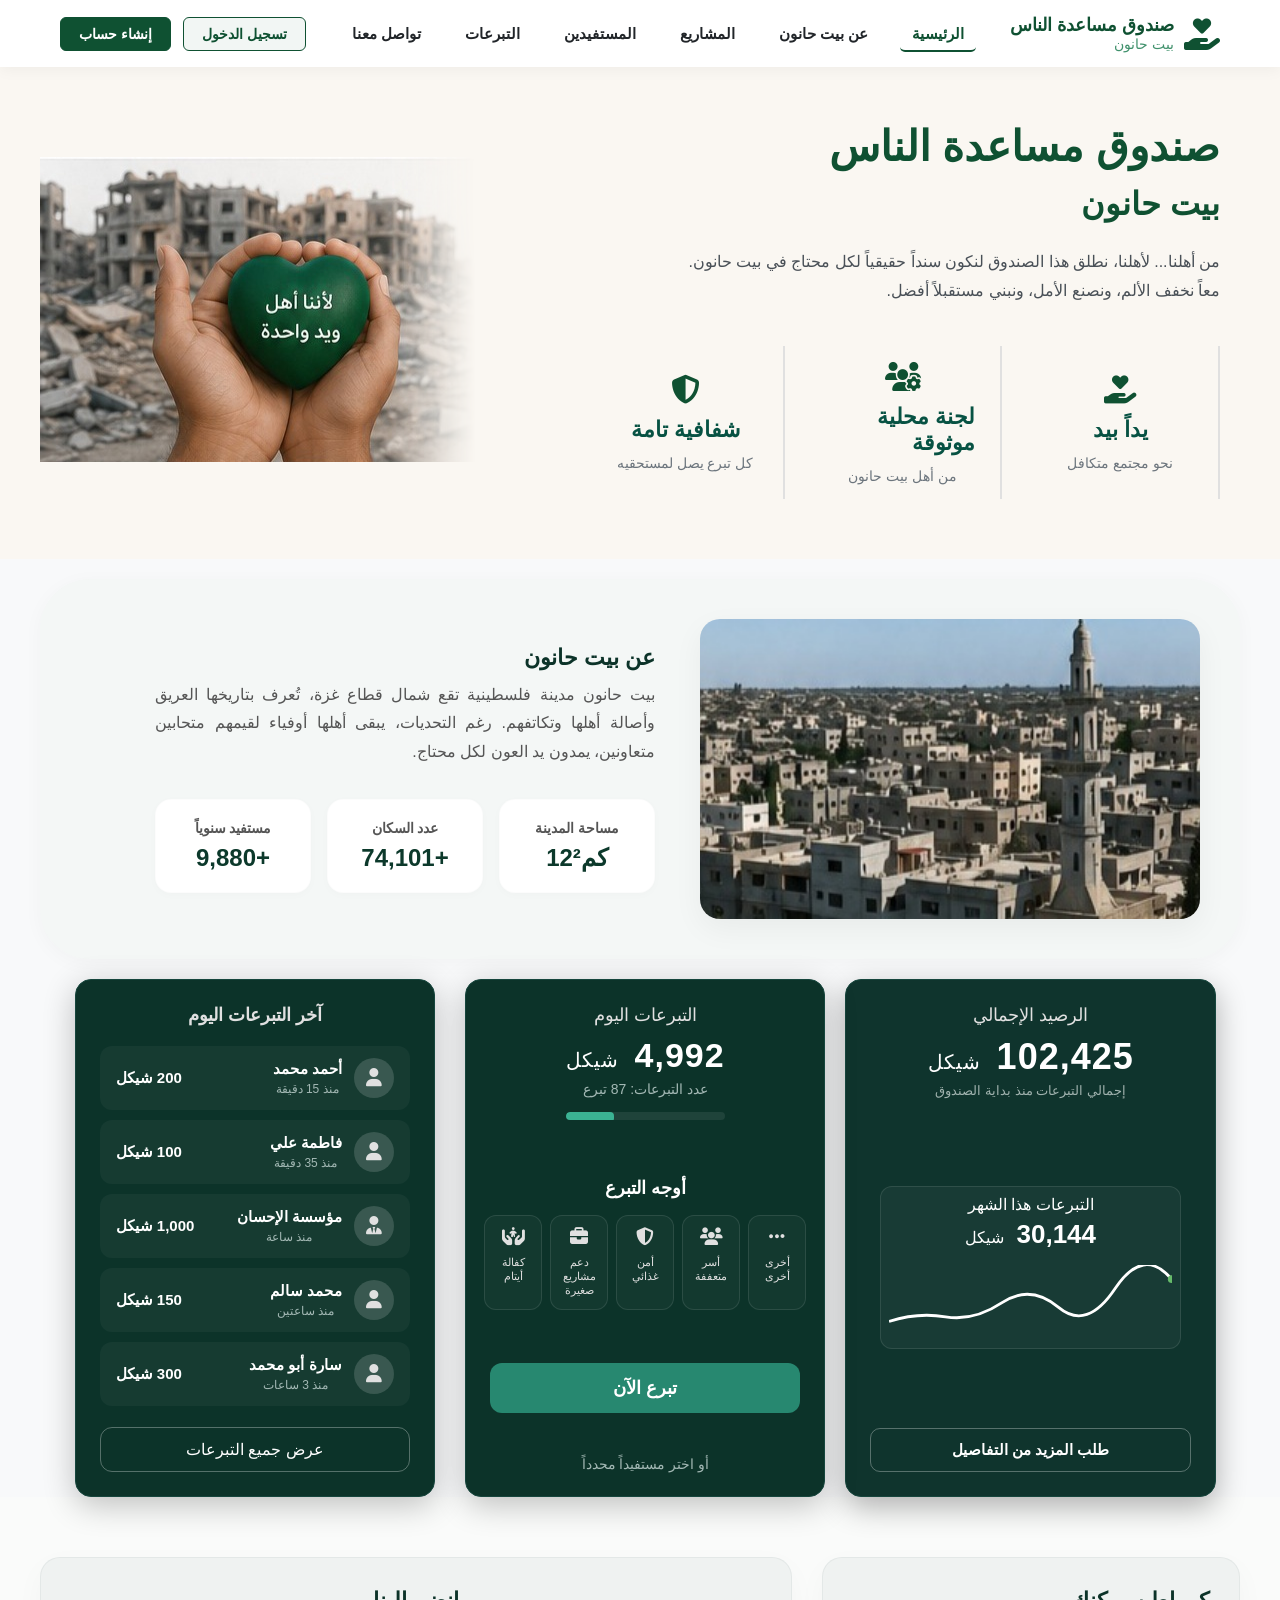
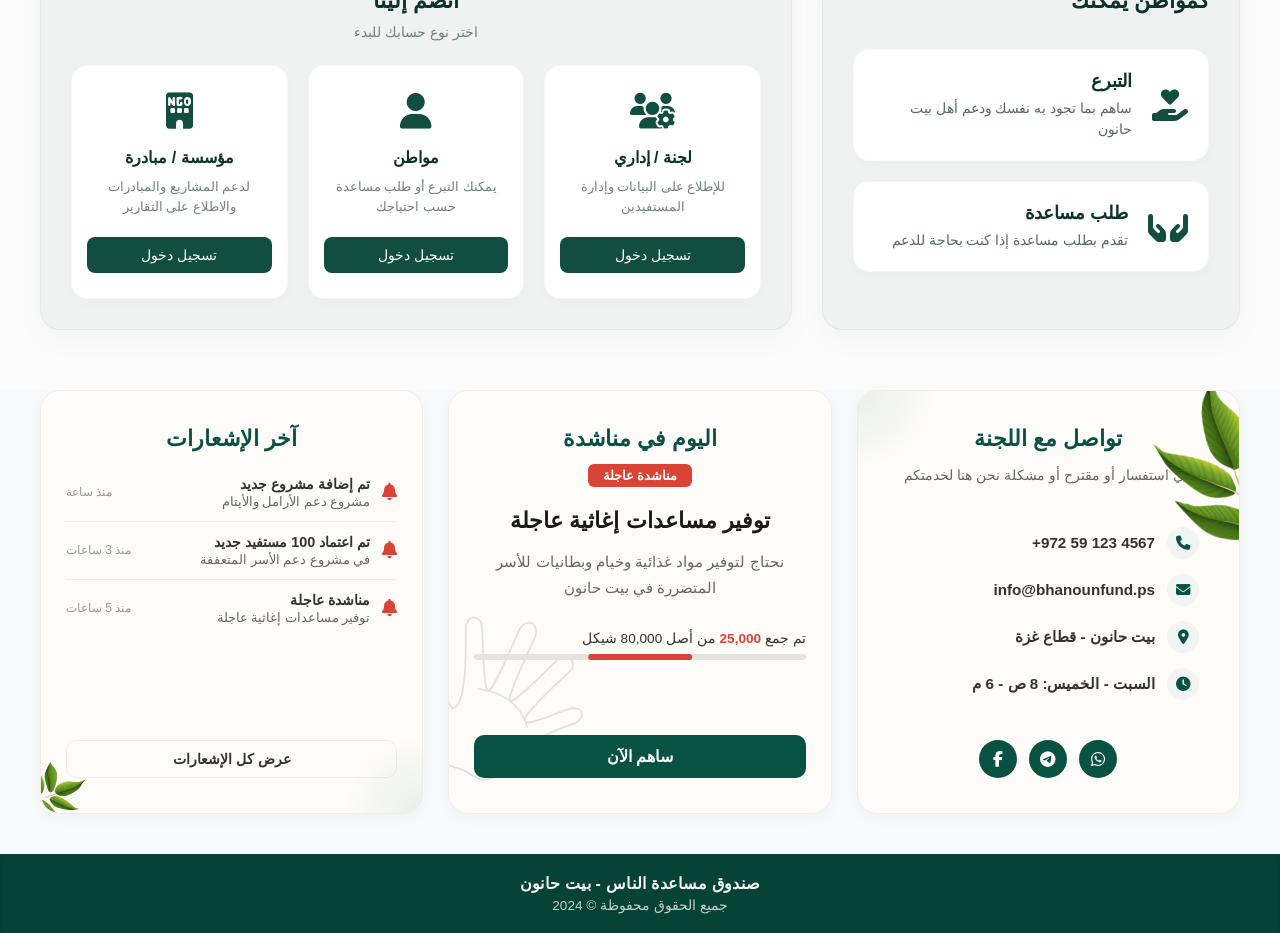
==== index.html @ 1be07139 "Rename index (1).html to index.html" ====
<!DOCTYPE html>
<html>

<head>
  <meta charset="UTF-8">
  <meta name="viewport" content="width=device-width, initial-scale=1">
   <title>صندوق مساعدة الناس - غزة</title>
 <link rel="stylesheet" href="https://cdnjs.cloudflare.com/ajax/libs/font-awesome/6.4.0/css/all.min.css">
  <link rel="stylesheet" href="css/style.css">
</head>
<html lang="ar" dir="rtl">
<body>
    <nav class="navbar">
        <div class="nav-container">
            
            <a href="#" class="nav-logo">
                <i class="fa-solid fa-hand-holding-heart logo-icon"></i>
                <div class="logo-text">
                    <span class="main-title">صندوق مساعدة الناس</span>
                    <span class="sub-title">بيت حانون</span>
                </div>
            </a>

            <ul class="nav-menu">
                <li class="nav-item"><a href="#" class="nav-link active">الرئيسية</a></li>
                <li class="nav-item"><a href="#" class="nav-link">عن بيت حانون </a></li>
                <li class="nav-item"><a href="#" class="nav-link">المشاريع </a></li>
                <li class="nav-item"><a href="#" class="nav-link">المستفيدين</a></li>
                <li class="nav-item"><a href="#" class="nav-link">التبرعات</a></li>
                <li class="nav-item"><a href="#" class="nav-link">تواصل معنا</a></li>
            </ul>

            <div class="nav-actions">
                <a href="#" class="btn btn-login-n">تسجيل الدخول</a>
                <a href="#" class="btn btn-register">إنشاء حساب</a>
            </div>

            <button class="hamburger" id="hamburger-btn" aria-label="قائمة التنقل">
                <span class="bar"></span>
                <span class="bar"></span>
                <span class="bar"></span>
            </button>

        </div>
    </nav>
<section class="hero-section">
    <div class="hero-container" >
        

        <div class="hero-content">
            <h1 class="hero-title">صندوق مساعدة الناس <br><span>بيت حانون</span></h1>
            <p class="hero-description">
                من أهلنا... لأهلنا، نطلق هذا الصندوق لنكون سنداً حقيقياً لكل محتاج في بيت حانون. معاً نخفف الألم، ونصنع الأمل، ونبني مستقبلاً أفضل.
            </p>

            <div class="features-wrapper">
                
                <div class="feature-card hidden-card">
                    <div class="card-icon">
                        <i class="fa-solid fa-hand-holding-heart"></i>
                    </div>
                    <h3 class="card-title">يداً بيد</h3>
                    <p class="card-text">نحو مجتمع متكافل</p>
                </div>

                <div class="feature-card hidden-card">
                    <div class="card-icon">
                        <i class="fa-solid fa-users-gear"></i>
                    </div>
                    <h3 class="card-title">لجنة محلية موثوقة</h3>
                    <p class="card-text">من أهل بيت حانون</p>
                </div>

                <div class="feature-card hidden-card">
                    <div class="card-icon">
                        <i class="fa-solid fa-shield-halved"></i>
                    </div>
                    <h3 class="card-title">شفافية تامة</h3>
                    <p class="card-text">كل تبرع يصل لمستحقيه</p>
                </div>

            </div>
        </div>
        <div class="hero-image-container">
    <img src="images/hero-hand-image.jpg" alt="لأننا أهل ويد واحدة" class="hero-img">
</div>

    </div>
</section>
  <section class="about-section">
        <div class="container">
            <div class="image-side">
    <div class="image-wrapper">
        <img src="images/img2.jpg" alt="مدينة بيت حانون">
    </div>
</div>
            
            <div class="content-side">
                <h2 class="section-title">عن بيت حانون</h2>
                <p class="section-desc">
                    بيت حانون مدينة فلسطينية تقع شمال قطاع غزة، تُعرف بتاريخها العريق وأصالة أهلها وتكاتفهم. رغم التحديات، يبقى أهلها أوفياء لقيمهم متحابين متعاونين، يمدون يد العون لكل محتاج.
                </p>
                
                <div class="stats-container">
                    <div class="stat-card">
                        <span class="stat-label">مساحة المدينة</span>
                        <div class="stat-number-wrapper">
                            <span class="stat-number" data-target="13">0</span>
                            <span class="stat-unit">كم²</span>
                        </div>
                    </div>
                    
                    <div class="stat-card">
                        <span class="stat-label">عدد السكان</span>
                        <div class="stat-number-wrapper">
                            <span class="stat-number" data-target="75000">0</span>
                            <span class="stat-plus">+</span>
                        </div>
                    </div>
                    
                    <div class="stat-card">
                        <span class="stat-label">مستفيد سنوياً</span>
                        <div class="stat-number-wrapper">
                            <span class="stat-number" data-target="10000">0</span>
                            <span class="stat-plus">+</span>
                        </div>
                    </div>
                </div>
            </div>


        </div>
    </section>
    
     <section class="donation-dashboard">
     <div class="dashboard-container">
         
         <div class="dashboard-card card-stats">
             <div class="stat-box">
                 <h3 class="card-title-d">الرصيد الإجمالي</h3>
                 <div class="main-number">
                     <span class="counter" data-target="245780">0</span> <span class="currency">شيكل</span>
                 </div>
                 <p class="sub-text">إجمالي التبرعات منذ بداية الصندوق</p>
             </div>
             
             <div class="monthly-stat-box">
                 <h4 class="sub-title-d">التبرعات هذا الشهر</h4>
                 <div class="secondary-number">
                     <span class="counter" data-target="75320">0</span> <span>شيكل</span>
                 </div>
                 <div class="chart-container">
                   <svg viewBox="0 0 300 80" class="sparkline">
    <path d="M 0 60 Q 30 50, 60 55 T 120 40 T 180 45 T 240 25 T 300 15"
          fill="none"
          stroke="#ffffff"
          stroke-width="3" />

    <circle cx="300" cy="15" r="4" fill="#66bb6a" />
</svg>
                 </div>
             </div>
             
             <button class="btn btn-outline">طلب المزيد من التفاصيل</button>
         </div>
         
         <div class="dashboard-card card-main-action">
             <div class="stat-box">
                 <h3 class="card-title-d">التبرعات اليوم</h3>
                 <div class="main-number highlight">
                     <span class="counter" data-target="12450">0</span> <span class="currency">شيكل</span>
                 </div>
                 <p class="sub-text">عدد التبرعات: <span>87 تبرع</span></p>
                 
                 <div class="progress-bar-wrapper">
                     <div class="progress-bar" style="width: 30%;"></div>
                 </div>
             </div>
             
             <div class="donation-sectors">
                 <h4 class="sect-title">أوجه التبرع</h4>
                 <div class="sectors-grid">
                     <div class="sector-item">
                         <i class="fa-solid fa-ellipsis"></i>
                         <span>أخرى أخرى</span>
                     </div>
                     <div class="sector-item">
                         <i class="fa-solid fa-users"></i>
                         <span>أسر متعففة</span>
                     </div>
                     <div class="sector-item">
                         <i class="fa-solid fa-shield-halved"></i>
                         <span>أمن غذائي</span>
                     </div>
                     <div class="sector-item">
                         <i class="fa-solid fa-briefcase"></i>
                         <span>دعم مشاريع صغيرة</span>
                     </div>
                     <div class="sector-item">
                         <i class="fa-solid fa-hands-holding-child"></i>
                         <span>كفالة أيتام</span>
                     </div>
                 </div>
             </div>
             
             <button class="btn btn-primary">تبرع الآن</button>
             <p class="footer-note">أو اختر مستفيداً محدداً</p>
         </div>
         
         <div class="dashboard-card card-recent">
             <h3 class="card-title-d">آخر التبرعات اليوم</h3>
             
             <div class="recent-list">
                 <div class="recent-item">
                     <div class="amount-tag">200 شيكل</div>
                     <div>
                     <div class="donor-info">
                         <p class="donor-name">أحمد محمد</p>
                         <p class="donor-time">منذ 15 دقيقة</p>
                     </div>
                     <div class="donor-avatar"><i class="fa-solid fa-user"></i></div>
                     </div>
                 </div>
                 <div class="recent-item">
                     <div class="amount-tag">100 شيكل</div>
                     <div>
                     <div class="donor-info">
                         <p class="donor-name">فاطمة علي</p>
                         <p class="donor-time">منذ 35 دقيقة</p>
                     </div>
                     <div class="donor-avatar"><i class="fa-solid fa-user"></i></div>
                     </div>
                 </div>
                 <div class="recent-item">
                     <div class="amount-tag">1,000 شيكل</div>
                     <div>
                     <div class="donor-info">
                         <p class="donor-name">مؤسسة الإحسان</p>
                         <p class="donor-time">منذ ساعة</p>
                     </div>
                     <div class="donor-avatar"><i class="fa-solid fa-user-tie"></i></div>
                     </div>
                 </div>
                 <div class="recent-item">
                     <div class="amount-tag">150 شيكل</div>
                     <div>
                     <div class="donor-info">
                         <p class="donor-name">محمد سالم</p>
                         <p class="donor-time">منذ ساعتين</p>
                     </div>
                     <div class="donor-avatar"><i class="fa-solid fa-user"></i></div>
                     </div>
                 </div>
                 <div class="recent-item">
                     <div class="amount-tag">300 شيكل</div>
                     <div>
                     <div class="donor-info">
                         <p class="donor-name">سارة أبو محمد</p>
                         <p class="donor-time">منذ 3 ساعات</p>
                     </div>
                     <div class="donor-avatar"><i class="fa-solid fa-user"></i></div>
                     </div>
                 </div>
             </div>
             
             <button class="btn btn-text">عرض جميع التبرعات</button>
         </div>
         
     </div>
 </section>
 <section class="join-us-section">
    <div class="container">
        
        <div class="citizen-options-card">
            <h3 class="section-title">كمواطن يمكنك</h3>
            <div class="options-wrapper">
                
                <div class="option-row" data-action="donate">
                    <div class="option-icon">
                        <i class="fa-solid fa-hand-holding-heart"></i>
                    </div>
                    <div class="option-info">
                        <h4>التبرع</h4>
                        <p>ساهم بما تجود به نفسك ودعم أهل بيت حانون</p>
                    </div>
                </div>

                <div class="option-row" data-action="help">
                    <div class="option-icon">
                        <i class="fa-solid fa-hands-holding"></i>
                    </div>
                    <div class="option-info">
                        <h4>طلب مساعدة</h4>
                        <p>تقدم بطلب مساعدة إذا كنت بحاجة للدعم</p>
                    </div>
                </div>

            </div>
        </div>

        <div class="account-types-card">
            <div class="center-header">
                <h3 class="section-title">انضم إلينا</h3>
                <p class="section-subtitle">اختر نوع حسابك للبدء</p>
            </div>
            
            <div class="types-grid">
                
                <div class="type-box">
                    <div class="box-icon">
                        <i class="fa-solid fa-users-gear"></i>
                    </div>
                    <h4>لجنة / إداري</h4>
                    <p>للإطلاع على البيانات وإدارة المستفيدين</p>
                    <button class="btn-login">تسجيل دخول</button>
                </div>

                <div class="type-box highlighted">
                    <div class="box-icon">
                        <i class="fa-solid fa-user"></i>
                    </div>
                    <h4>مواطن</h4>
                    <p>يمكنك التبرع أو طلب مساعدة حسب احتياجك</p>
                    <button class="btn-login">تسجيل دخول</button>
                </div>

                <div class="type-box">
                    <div class="box-icon">
                        <i class="fa-solid fa-building-ngo"></i>
                    </div>
                    <h4>مؤسسة / مبادرة</h4>
                    <p>لدعم المشاريع والمبادرات والاطلاع على التقارير</p>
                    <button class="btn-login">تسجيل دخول</button>
                </div>

            </div>
        </div>

    </div>
</section>
   <section class="info-section">
        <div class="container">
            
            <div class="info-card contact-card">
                <div class="card-leaves-top"></div>
                <h3 class="card-title">تواصل مع اللجنة</h3>
                <p class="card-subtitle">لأي استفسار أو مقترح أو مشكلة نحن هنا لخدمتكم</p>
                
                <div class="contact-details">
                    <div class="contact-item">
                        <span class="item-text" dir="ltr">+972 59 123 4567</span>
                        <i class="fa-solid fa-phone icon-box"></i>
                    </div>
                    <div class="contact-item">
                        <span class="item-text">info@bhanounfund.ps</span>
                        <i class="fa-solid fa-envelope icon-box"></i>
                    </div>
                    <div class="contact-item">
                        <span class="item-text">بيت حانون - قطاع غزة</span>
                        <i class="fa-solid fa-location-dot icon-box"></i>
                    </div>
                    <div class="contact-item">
                        <span class="item-text">السبت - الخميس: 8 ص - 6 م</span>
                        <i class="fa-solid fa-clock icon-box"></i>
                    </div>
                </div>

                <div class="social-links">
                    <a href="#" class="social-icon"><i class="fa-brands fa-whatsapp"></i></a>
                    <a href="#" class="social-icon"><i class="fa-brands fa-telegram"></i></a>
                    <a href="#" class="social-icon"><i class="fa-brands fa-facebook-f"></i></a>
                </div>
            </div>

            <div class="info-card appeal-card">
                <h3 class="card-title">اليوم في مناشدة</h3>
                <span class="badge-urgent">مناشدة عاجلة</span>
                
                <h4 class="appeal-heading">توفير مساعدات إغاثية عاجلة</h4>
                <p class="appeal-desc">نحتاج لتوفير مواد غذائية وخيام وبطانيات للأسر المتضررة في بيت حانون</p>
                
                <div class="progress-container">
                    <div class="progress-text">
                        <span>تم جمع <strong>25,000</strong> من أصل 80,000 شيكل</span>
                    </div>
                    <div class="progress-bar2">
                        <div class="progress-fill" style="width: 31.25%;"></div>
                    </div>
                </div>

                <button class="btn-donate">ساهم الآن</button>
            </div>

            <div class="info-card notifications-card">
                <div class="card-leaves-bottom"></div>
                <h3 class="card-title">آخر الإشعارات</h3>
                
                <div class="notifications-list">
                    <div class="notification-item">
                        <span class="noti-time">منذ ساعة</span>
                        <div class="noti-content">
                            <h5>تم إضافة مشروع جديد</h5>
                            <p>مشروع دعم الأرامل والأيتام</p>
                        </div>
                        <i class="fa-solid fa-bell bell-icon"></i>
                    </div>
                    <div class="notification-item">
                        <span class="noti-time">منذ 3 ساعات</span>
                        <div class="noti-content">
                            <h5>تم اعتماد 100 مستفيد جديد</h5>
                            <p>في مشروع دعم الأسر المتعففة</p>
                        </div>
                        <i class="fa-solid fa-bell bell-icon"></i>
                    </div>
                    <div class="notification-item">
                        <span class="noti-time">منذ 5 ساعات</span>
                        <div class="noti-content">
                            <h5>مناشدة عاجلة</h5>
                            <p>توفير مساعدات إغاثية عاجلة</p>
                        </div>
                        <i class="fa-solid fa-bell bell-icon"></i>
                    </div>
                </div>

                <button class="btn-view-all">عرض كل الإشعارات</button>
            </div>

        </div>
    </section>

    <footer class="main-footer">
        <div class="footer-container">
            <p class="footer-text">صندوق مساعدة الناس - بيت حانون</p>
            <p class="footer-copyright">جميع الحقوق محفوظة © 2024</p>
        </div>
    </footer>



  <script src="js/main.js" type="text/javascript" charset="utf-8"></script>
</body>

</html>
---- css/style.css ----
* {
  margin: 0;
  padding: 0;
  box-sizing: border-box;
  font-family: 'Cairo', sans-serif;
}
body {
  background-color: #f8f9fa;
}

.navbar {
  background-color: #ffffff;
  box-shadow: 0 2px 15px rgba(0, 0, 0, 0.05);
  position: fixed;
  top: 0;
  right: 0;
  width: 100%;
  z-index: 1000;
  transition: all 0.3s ease;
}

.navbar.scrolled {
  padding: 5px 0;
  box-shadow: 0 4px 20px rgba(0, 0, 0, 0.1);
}

.nav-container {
  max-width: 1200px;
  margin: 0 auto;
  padding: 15px 20px;
  display: flex;
  justify-content: space-between;
  align-items: center;
}

.nav-logo {
  display: flex;
  align-items: center;
  gap: 10px;
  text-decoration: none;
  color: #0f5132;
}

.logo-icon {
  font-size: 2rem;
}

.logo-text {
  display: flex;
  flex-direction: column;
}

.main-title {
  font-weight: 700;
  font-size: 1.1rem;
  line-height: 1.2;
}

.sub-title {
  font-size: 0.85rem;
  color: #40916c;
}

.nav-menu {
  display: flex;
  list-style: none;
  gap: 20px;
}

.nav-link {
  text-decoration: none;
  color: #212529;
  font-weight: 600;
  font-size: 0.95rem;
  padding: 8px 12px;
  border-radius: 5px;
  transition: all 0.3s ease;
}

.nav-link:hover,
.nav-link.active {
  color: #0f5132;
  border-bottom: #0f5132 2px solid;
}

.nav-actions {
  display: flex;
  align-items: center;
  gap: 12px;
}

.btn {
  text-decoration: none;
  padding: 8px 18px;
  border-radius: 6px;
  font-weight: 600;
  font-size: 0.9rem;
  transition: all 0.3s ease;
}

.btn-login-n , .btn-register:hover{
  color: #0f5132;
 background-color: rgba(15, 81, 50, 0.05);
  border: 1px solid #0f5132;
}

.btn-register , .btn-login-n:hover{
  background-color: #0f5132;
  color: #ffffff;
  border: 1px solid #0f5132;
}


.hamburger {
  display: none;
  cursor: pointer;
  background: none;
  border: none;
  flex-direction: column;
  gap: 5px;
}

.bar {
  display: block;
  width: 25px;
  height: 3px;
  background-color: #0f5132;
  transition: all 0.3s ease;
  border-radius: 3px;
}
/*hero section*/
.hero-section {
  padding: 120px 30px 60px 30px;
  background-color: #faf7f2;
  overflow: hidden;
}

.hero-container {
  max-width: 1200px;
  margin: 0 auto;
  display: flex;
  align-items: center;
  justify-content: space-between;
}

.hero-image-container {
  width: 70%;
  flex: 1;
  display: flex;
  justify-content: left;
}

.hero-img {
  max-width: 100%;
  height: auto;
  object-fit: contain;
  mask-image: linear-gradient(to right, rgba(0, 0, 0, 1) 80%, rgba(0, 0, 0, 0) 100%);
  -webkit-mask-image: linear-gradient(to right, rgba(0, 0, 0, 1) 80%, rgba(0, 0, 0, 0) 100%);
}

.hero-content {
  flex: 1.2;
  text-align: right;
  padding: 0px 20px;
}

.hero-title {
  font-size: 2.6rem;
  color: #0f5132;
  font-weight: 800;
  line-height: 1.3;
  margin-bottom: 20px;
}

.hero-title span {
  font-size: 2rem;
  font-weight: 700;
}

.hero-description {
  font-size: 1rem;
  color: #495057;
  line-height: 1.8;
  margin-bottom: 40px;
  max-width: 550px;
}

.features-wrapper {
  display: flex;
  gap: 20px;
  justify-content: flex-start;
}

.feature-card {
  background: transparent;
  border-right: 2px solid #e0e0e0;
  padding: 15px 25px;
  flex: 1;
  min-width: 150px;
  display: flex;
  flex-direction: column;
  align-items: center;
  justify-content: center;
  transition: all 0.3s ease;
}

.card-icon {
  font-size: 1.8rem;
  color: #0f5132;
  margin-bottom: 10px;
}

.card-title {
  font-size: 1rem;
  font-weight: 700;
  color: #212529;
  margin-bottom: 5px;
}

.card-text {
  font-size: 0.85rem;
  color: #6c757d;
}

.feature-card:hover {
  transform: translateY(-5px);
  border-right-color: #0f5132;
}

.hidden-card {
  opacity: 0;
  transform: translateY(30px);
  transition: opacity 0.6s ease-out, transform 0.6s ease-out;
}

.show-card {
  opacity: 1;
  transform: translateY(0);
}

.features-wrapper .feature-card:nth-child(1) {
  transition-delay: 0.1s;
}

.features-wrapper .feature-card:nth-child(2) {
  transition-delay: 0.3s;
}

.features-wrapper .feature-card:nth-child(3) {
  transition-delay: 0.5s;
}
/*about section*/
.about-section {
  background-color: #f4f7f6;
  padding: 40px;
  border-radius: 50px;
  max-width: 1200px;
  margin: 20px auto;
  box-shadow: 0 4px 20px rgba(0, 0, 0, 0.03);
  overflow: hidden;
}

.container {
  width: 100%;
  display: flex;
  gap: 20px;
  align-items: stretch;
  justify-content: space-between;
}

.content-side {
  width: 500px;
  flex: 1.2;
  display: flex;
  flex-direction: column;
  justify-content: center;
  margin-right: 20px;
}

.section-title {
  color: #0c392b;
  font-size: 28px;
  font-weight: 700;
  margin-bottom: 16px;
  position: relative;
  display: inline-block;
}

.section-desc {
  color: #555555;
  font-size: 16px;
  line-height: 1.8;
  margin-bottom: 32px;
  text-align: justify;
}

.stats-container {
  display: flex;
  gap: 16px;
}

.stat-card {
  background-color: #ffffff;
  flex: 1;
  padding: 20px 15px;
  border-radius: 16px;
  text-align: center;
  box-shadow: 0 2px 10px rgba(0, 0, 0, 0.02);
  transition: transform 0.3s ease, box-shadow 0.3s ease;
  border: 1px solid rgba(0, 0, 0, 0.01);
  opacity: 0;
  transform: translateY(20px);
  transition: transform 0.6s cubic-bezier(0.4, 0, 0.2, 1),
    opacity 0.6s cubic-bezier(0.4, 0, 0.2, 1),
    box-shadow 0.3s ease;
}

.stat-card.visible {
  opacity: 1;
  transform: translateY(0);
}

.stat-card:hover {
  transform: translateY(-5px);
  box-shadow: 0 8px 25px rgba(12, 57, 43, 0.1);
}

.stat-label {
  display: block;
  color: #555555;
  font-size: 14px;
  font-weight: 600;
  margin-bottom: 8px;
}

.stat-number-wrapper {
  display: flex;
  justify-content: center;
  align-items: center;
  direction: ltr;
  color: #0c392b;
  font-size: 24px;
  font-weight: 700;
}

.image-side {
  width: 500px;
  flex: 1;
  min-height: 300px;
}

.image-wrapper {
  width: 100%;
  height: 100%;
  border-radius: 20px;
  overflow: hidden;
  box-shadow: 0 10px 30px rgba(0, 0, 0, 0.05);
}

.image-wrapper img {
  width: 100%;
  height: 100%;
  object-fit: cover;
  transition: transform 0.6s cubic-bezier(0.4, 0, 0.2, 1);
}

.image-wrapper:hover img {
  transform: scale(1.05);
}
/* dashboard section*/
.donation-dashboard {
    width: 90%;
    max-width: 1200px;
    margin: 0 auto;
}

.dashboard-container {
    display: grid;
    grid-template-columns: repeat(3, 1fr);
    gap: 20px;
}

.dashboard-card {
    background-color: #0f342d;
    border: 1px solid #16463d;
    border-radius: 16px;
    padding: 24px;
    display: flex;
    flex-direction: column;
    justify-content: space-between;
    align-items: center;
    text-align: center;
    box-shadow: 0 10px 30px rgba(0, 0, 0, 0.3);
    transition: transform 0.3s ease, box-shadow 0.3s ease;
}

.dashboard-card:hover {
    transform: translateY(-5px);
    box-shadow: 0 15px 35px rgba(0, 0, 0, 0.5);
}
.stat-box {
  text-align: center;
  margin-bottom: 10px;
}

.card-title-d {
  font-size: 18px;
  font-weight: 500;
  margin: 0 0 10px 0;
  color: #e0e0e0;
}

.main-number {
  font-size: 36px;
  font-weight: bold;
  margin-bottom: 5px;
  letter-spacing: 1px;
  color: #fff;
}

.currency {
  font-size: 20px;
  font-weight: normal;
  margin-right: 5px;
}

.sub-text {
  font-size: 13px;
  color: #a0b2ae;
  margin: 0;
}

.monthly-stat-box {
  background-color: rgba(255, 255, 255, 0.04);
  border: 1px solid rgba(255, 255, 255, 0.1);
  border-radius: 12px;
  padding: 8px;
  margin: 10px;
  text-align: center;
}

.sub-title-d {
  font-size: 16px;
  font-weight: 500;
  margin: 0 0 5px 0;
  color: #fff;
}

.secondary-number {
  font-size: 26px;
  font-weight: bold;
  margin-bottom: 15px;
  color: #fff;
}

.secondary-number span:last-child {
  font-size: 16px;
  font-weight: normal;
  margin-right: 5px;
}

.chart-container {
  width: 100%;
  margin-top: 10px;
}

.sparkline {
  width: 100%;
  height: auto;
  display: block;
}

.btn-outline {
  background: transparent;
  border: 1px solid rgba(255, 255, 255, 0.3);
  color: #ffffff;
  padding: 12px;
  border-radius: 10px;
  font-size: 15px;
  cursor: pointer;
  transition: all 0.3s ease;
  width: 100%;
}

.btn-outline:hover {
  background-color: rgba(255, 255, 255, 0.1);
  border-color: rgba(255, 255, 255, 0.6);
}
.card-main-action {
  background-color: #0c3329;
  color: #ffffff;
  direction: rtl;
  padding: 24px;
  border-radius: 16px;
  width: 360px;
  box-sizing: border-box;
  display: flex;
  flex-direction: column;
  gap: 20px;
  box-shadow: 0 8px 32px rgba(0, 0, 0, 0.24);
}

.card-main-action .stat-box {
  text-align: center;
}

.card-main-action .main-number.highlight {
  font-size: 34px;
  font-weight: bold;
  color: #ffffff;
  margin-bottom: 6px;
}

.card-main-action .sub-text {
  font-size: 14px;
  color: #a3b8b4;
  margin-bottom: 15px;
}


.progress-bar-wrapper {
  background-color: rgba(255, 255, 255, 0.08);
  height: 8px;
  border-radius: 4px;
  width: 100%;
  overflow: hidden;
  margin-top: 10px;
  direction: ltr; 
}

.progress-bar {
  background-color: #3bb393!important;
  height: 10px;
  border-radius: 4px;
  transition: width 0.5s ease-in-out;
}

.donation-sectors {
  text-align: center;
}

.sect-title {
  font-size: 18px;
  font-weight: bold;
  margin: 0 0 16px 0;
  color: #ffffff;
}

.sectors-grid {
  display: flex;
  justify-content: space-between;
  gap: 8px;
  overflow-x: auto;
  padding-bottom: 5px;
}

.sectors-grid::-webkit-scrollbar {
  height: 4px;
}

.sectors-grid::-webkit-scrollbar-thumb {
  background: rgba(255, 255, 255, 0.2);
  border-radius: 2px;
}

.sector-item {
  background-color: rgba(255, 255, 255, 0.03);
  border: 1px solid rgba(255, 255, 255, 0.1);
  border-radius: 12px;
  padding: 12px 6px;
  min-width: 58px;
  flex: 1;
  display: flex;
  flex-direction: column;
  align-items: center;
  gap: 10px;
  cursor: pointer;
  transition: all 0.2s ease;
}

.sector-item:hover {
  background-color: rgba(255, 255, 255, 0.08);
  border-color: rgba(255, 255, 255, 0.3);
}

.sector-item i {
  font-size: 18px;
  color: #e0e0e0;
}

.sector-item span {
  font-size: 10.5px;
  line-height: 1.3;
  text-align: center;
  word-break: keep-all;
  color: #e0e0e0;
}

.btn-primary {
  background-color: #278870;
  color: #ffffff;
  border: none;
  padding: 14px;
  border-radius: 12px;
  font-size: 18px;
  font-weight: bold;
  cursor: pointer;
  transition: background-color 0.2s ease;
  width: 100%;
}

.btn-primary:hover {
  background-color: #1f6d59;
}

.footer-note {
  text-align: center;
  font-size: 14px;
  color: #a3b8b4;
  margin: -5px 0 0 0;
  cursor: pointer;
}

.footer-note:hover {
  color: #ffffff;
  text-decoration: underline;
}
.card-recent {
  background-color: #0c3329;
  color: #ffffff;
  padding: 24px;
  border-radius: 16px;
  width: 360px;
  box-sizing: border-box;
  display: flex;
  flex-direction: column;
  gap: 16px;
  box-shadow: 0 8px 32px rgba(0, 0, 0, 0.24);
}

.card-recent .card-title-d {
  font-size: 18px;
  font-weight: bold;
  text-align: center;
  margin: 0 0 4px 0;
}

.recent-list {
  width: 100%;
  display: flex;
  flex-direction: column;
  gap: 10px;
}

.recent-item {
  background-color: rgba(255, 255, 255, 0.04);
  border-radius: 12px;
  padding: 12px 16px;
  display: flex;
  align-items: center;
  justify-content: space-between;
  direction: ltr;
  transition: background-color 0.2s ease;
}

.recent-item:hover {
  background-color: rgba(255, 255, 255, 0.08);
}
.recent-item div{
  display: flex;
  align-items: center;
  justify-content: center;
}

.donor-avatar {
  width: 40px;
  height: 40px;
  background-color: rgba(255, 255, 255, 0.15);
  border-radius: 50%;
  display: flex;
  align-items: center;
  justify-content: center;
  margin-left: 12px;
  flex-shrink: 0;
}

.donor-avatar i {
  font-size: 18px;
  color: #e0e0e0;
}
.recent-item div{
  display: flex;
  justify-content: center;
  align-items: center;
}

.donor-info {
  flex-grow: 1;
  display: flex;
  flex-direction: column;
  gap: 4px;
  text-align: ri;
}

.donor-name {
  font-size: 15px;
  font-weight: bold;
  margin: 0;
  color: #ffffff;
}

.donor-time {
  font-size: 12px;
  color: #a3b8b4;
  margin: 0;
}

.amount-tag {
  font-size: 15px;
  font-weight: bold;
  color: #ffffff;
  white-space: nowrap;
  direction: rtl;
}

.btn-text {
  background: transparent;
  border: 1px solid rgba(255, 255, 255, 0.3);
  color: #ffffff;
  padding: 12px;
  border-radius: 12px;
  font-size: 16px;
  font-weight: 500;
  cursor: pointer;
  transition: all 0.2s ease;
  width: 100%;
  margin-top: 5px;
}

.btn-text:hover {
  background-color: rgba(255, 255, 255, 0.06);
  border-color: rgba(255, 255, 255, 0.6);
}
/*join section*/
.join-us-section {
    direction: rtl;
    font-family: 'Segoe UI', Tahoma, Geneva, Verdana, sans-serif;
    padding: 60px 20px;
    background-color: #fafbfa;
}

.join-us-section .container {
    max-width: 1200px;
    margin: 0 auto;
    display: grid;
    grid-template-columns: 1fr 1.8fr;
    gap: 30px;
}

.section-title {
    color: #0c3329;
    font-size: 22px;
    font-weight: bold;
    margin: 0 0 10px 0;
}

.section-subtitle {
    color: #6e827f;
    font-size: 14px;
    margin: 0 0 25px 0;
}

.center-header {
    text-align: center;
}

.citizen-options-card, .account-types-card {
    background-color: #eff2f1;
    border: 1px solid rgba(12, 51, 41, 0.05);
    border-radius: 20px;
    padding: 30px;
    box-shadow: 0 10px 30px rgba(0, 0, 0, 0.03);
}

.options-wrapper {
    display: flex;
    flex-direction: column;
    gap: 20px;
    margin-top: 25px;
}

.option-row {
    background-color: #ffffff;
    border: 1px solid rgba(0, 0, 0, 0.03);
    border-radius: 16px;
    padding: 20px;
    display: flex;
    align-items: center;
    gap: 20px;
    cursor: pointer;
    transition: all 0.3s cubic-bezier(0.25, 0.8, 0.25, 1);
    box-shadow: 0 4px 12px rgba(0, 0, 0, 0.02);
}

.option-row:hover , .type-box:hover {
    transform: translateY(-4px);
    box-shadow: 0 14px 28px rgba(0, 150, 90, 0.35);
border-color: rgba(0, 150, 90, 0.6);
}

.option-icon {
    font-size: 32px;
    color: #124e3f;
    display: flex;
    align-items: center;
    justify-content: center;
    flex-shrink: 0;
}

.option-info h4 {
    color: #0c3329;
    font-size: 18px;
    margin: 0 0 6px 0;
    font-weight: bold;
}

.option-info p {
    color: #556b66;
    font-size: 14px;
    margin: 0;
    line-height: 1.5;
}

.types-grid {
    display: grid;
    grid-template-columns: repeat(3, 1fr);
    gap: 20px;
}

.type-box {
    background-color: #ffffff;
    border: 1px solid rgba(0, 0, 0, 0.03);
    border-radius: 16px;
    padding: 25px 15px;
    text-align: center;
    display: flex;
    flex-direction: column;
    align-items: center;
    transition: all 0.3s cubic-bezier(0.25, 0.8, 0.25, 1);
    box-shadow: 0 4px 12px rgba(0, 0, 0, 0.02);
}

.box-icon {
    font-size: 36px;
    color: #124e3f;
    margin-bottom: 15px;
}

.type-box h4 {
    color: #0c3329;
    font-size: 16px;
    font-weight: bold;
    margin: 0 0 10px 0;
}

.type-box p {
    color: #6e827f;
    font-size: 12.5px;
    line-height: 1.6;
    margin: 0 0 20px 0;
    flex-grow: 1;
}

.btn-login {
    background-color: #124e3f;
    color: #ffffff;
    border: none;
    border-radius: 8px;
    padding: 10px 0;
    width: 100%;
    font-size: 14px;
    font-weight: 500;
    cursor: pointer;
    transition: background-color 0.2s ease, transform 0.1s ease;
}

.btn-login:hover {
    background-color: #0b3329;
}

.btn-login:active {
    transform: scale(0.98);
}
/*info section*/
.info-section {
    width: 100%;
    max-width: 1200px;
    margin: 0 auto;
}

.container {
    display: grid;
    grid-template-columns: repeat(3, 1fr);
    gap: 25px;
}

.info-card {
    background-color: #fdfcf9;
    border-radius: 20px;
    padding: 35px 25px;
    border: 1px solid #f0ede6;
    box-shadow: 0 4px 15px rgba(0, 0, 0, 0.03);
    text-align: center;
    position: relative;
    overflow: hidden;
    display: flex;
    flex-direction: column;
    align-items: center;
    transition: all 0.4s cubic-bezier(0.165, 0.84, 0.44, 1);
}

.info-card:hover {
    transform: translateY(-8px);
    box-shadow: 0 10px 30px rgba(7, 82, 67, 0.08);
    border-color: rgba(7, 82, 67, 0.15);
}
.contact-card {
  position: relative;
  overflow: hidden;
}

.contact-card::after {
  content: "";
  position: absolute;
  top: -10px;
  right: -100px;
  width: 180px;
  height: 180px;
  background-image: url('../images/tree.png');
  background-repeat: no-repeat;
  background-position: center;
  background-size: contain;
  pointer-events: none;
  z-index: 1;
  transform: rotate(5deg);
  transform-origin: top right;
}
.notifications-card {
  position: relative;
  overflow: hidden;
}

.notifications-card::after {
  content: "";
  position: absolute;
  bottom: -20px;
  left: 15px;
  width: 60px;
  height: 60px;
  background-image: url('../images/tree.png');
  background-repeat: no-repeat;
  background-position: center;
  background-size: contain;
  pointer-events: none;
  z-index: 1;
  transform: scaleX(-1) rotate(-45deg);
  transform-origin: bottom left;
}
.appeal-card {
  position: relative;
  overflow: hidden;
}

.appeal-card::after {
  content: "";
  position: absolute;
  bottom: 40px;
  left: -30px;
  width: 150px;
  height: 150px;
  background-image: url('../images/hand.png');
  background-repeat: no-repeat;
  background-position: center;
  background-size: contain;
  opacity: 0.12;
  z-index: 0;
  pointer-events: none;
  transform: rotate(15deg) scale(1.2);
}

.appeal-card * {
  position: relative;
  z-index: 2;
}

.card-title {
    color: #075243;
    font-size: 1.35rem;
    font-weight: 700;
    margin-bottom: 12px;
    position: relative;
}

.card-subtitle {
    color: #666666;
    font-size: 0.9rem;
    margin-bottom: 25px;
    line-height: 1.6;
}

.contact-details {
    width: 100%;
    margin-bottom: 25px;
}

.contact-item {
    display: flex;
    align-items: center;
    justify-content: flex-end;
    margin: 15px 15px;
    width: 100%;
    direction: ltr;
    transition: all 0.4s cubic-bezier(0.165, 0.84, 0.44, 1);
}

.contact-item:hover .icon-box {
    background-color: #075243;
    color: #fff;
    transform: scale(1.1) rotate(10deg);
}

.item-text {
    font-size: 0.95rem;
    color: #333333;
    margin-right: 12px;
    font-weight: 600;
}

.icon-box {
    width: 32px;
    height: 32px;
    background-color: #f0f5f4;
    color: #075243;
    border-radius: 50%;
    display: flex;
    align-items: center;
    justify-content: center;
    font-size: 0.9rem;
    transition: all 0.4s cubic-bezier(0.165, 0.84, 0.44, 1);
}

.social-links {
    display: flex;
    gap: 12px;
    margin: 0 auto;
}

.social-icon {
    width: 38px;
    height: 38px;
    border-radius: 50%;
    background-color: #075243;
    color: white;
    display: flex;
    align-items: center;
    justify-content: center;
    text-decoration: none;
    font-size: 1rem;
    transition: all 0.4s cubic-bezier(0.165, 0.84, 0.44, 1);
}

.social-icon:hover {
    background-color: #d94436;
    transform: translateY(-4px) rotate(360deg);
}

.badge-urgent {
    background-color: #d94436;
    color: white;
    padding: 4px 15px;
    border-radius: 6px;
    font-size: 0.8rem;
    font-weight: 600;
    margin-bottom: 20px;
    animation: pulse 2s infinite;
}

.appeal-heading {
    color: #1a1a1a;
    font-size: 1.4rem;
    font-weight: 700;
    margin-bottom: 15px;
}

.appeal-desc {
    color: #666666;
    font-size: 0.95rem;
    line-height: 1.7;
    margin-bottom: 30px;
}

.progress-container {
    width: 100%;
    margin-bottom: 30px;
}

.progress-text {
    font-size: 0.85rem;
    color: #333333;
    margin-bottom: 8px;
    text-align: right;
}

.progress-text strong {
    color: #d94436;
}

.progress-bar2 {
  width: 100%;
  height: 6px;
  background-color: #e6e3dc;
  border-radius: 10px;
  overflow: hidden;
  position: relative;
}

.progress-fill {
  height: 100%;
  width: 31.25%;
  background-color: #d94436;
  border-radius: 10px;
  position: absolute;
  left: 50%;
  transform: translateX(-50%);
}
.btn-donate {
    width: 100%;
    background-color: #075243;
    color: white;
    border: none;
    padding: 12px;
    border-radius: 10px;
    font-size: 1rem;
    font-weight: 600;
    cursor: pointer;
    margin-top: auto;
    transition: all 0.4s cubic-bezier(0.165, 0.84, 0.44, 1);
    position: relative;
    overflow: hidden;
}

.btn-donate::before {
    content: '';
    position: absolute;
    top: 0;
    left: -100%;
    width: 100%;
    height: 100%;
    background: linear-gradient(90deg, transparent, rgba(255,255,255,0.2), transparent);
    transition: 0.5s;
}

.btn-donate:hover::before {
    left: 100%;
}

.btn-donate:hover {
    background-color: #0a6b58;
    box-shadow: 0 5px 15px rgba(7, 82, 67, 0.3);
}

.notifications-list {
    width: 100%;
    margin-bottom: 20px;
}

.notification-item {
  direction: ltr;
    display: flex;
    align-items: center;
    justify-content: space-between;
    padding: 12px 0;
    border-bottom: 1px solid #f0ede6;
    position: relative;
    transition: all 0.4s cubic-bezier(0.165, 0.84, 0.44, 1);
}

.notification-item:last-child {
    border-bottom: none;
}

.notification-item:hover {
    background-color: rgba(7, 82, 67, 0.01);
    padding-right: 5px;
}

.bell-icon {
    color: #d94436;
    font-size: 1.1rem;
    margin-left: 12px;
    transition: all 0.4s cubic-bezier(0.165, 0.84, 0.44, 1);
}

.notification-item:hover .bell-icon {
    animation: ring 0.5s ease-in-out;
}

.noti-content {
    flex-grow: 1;
    text-align: right;
}

.noti-content h5 {
    font-size: 0.9rem;
    color: #333333;
    font-weight: 700;
}

.noti-content p {
    font-size: 0.8rem;
    color: #666666;
    margin-top: 2px;
}

.noti-time {
    font-size: 0.75rem;
    color: #999;
    white-space: nowrap;
}

.btn-view-all {
    width: 100%;
    background-color: transparent;
    border: 1px solid #f0ede6;
    color: #333333;
    padding: 10px;
    border-radius: 10px;
    font-size: 0.9rem;
    font-weight: 600;
    cursor: pointer;
    margin-top: auto;
    transition: all 0.4s cubic-bezier(0.165, 0.84, 0.44, 1);
}

.btn-view-all:hover {
    border-color: #075243;
    color: #075243;
    background-color: rgba(7, 82, 67, 0.02);
}

.card-leaves-top {
    position: absolute;
    top: 0;
    left: 0;
    width: 80px;
    height: 80px;
    background: radial-gradient(circle at top left, rgba(7, 82, 67, 0.08) 0%, transparent 70%);
    pointer-events: none;
}

.card-leaves-bottom {
    position: absolute;
    bottom: 0;
    right: 0;
    width: 80px;
    height: 80px;
    background: radial-gradient(circle at bottom right, rgba(7, 82, 67, 0.08) 0%, transparent 70%);
    pointer-events: none;
}

@keyframes pulse {
    0% { transform: scale(1); box-shadow: 0 0 0 0 rgba(217, 68, 54, 0.4); }
    70% { transform: scale(1.03); box-shadow: 0 0 0 10px rgba(217, 68, 54, 0); }
    100% { transform: scale(1); box-shadow: 0 0 0 0 rgba(217, 68, 54, 0); }
}

@keyframes ring {
    0% { transform: rotate(0); }
    20% { transform: rotate(15deg); }
    40% { transform: rotate(-15deg); }
    60% { transform: rotate(10deg); }
    80% { transform: rotate(-10deg); }
    100% { transform: rotate(0); }
}
/*footer*/
.main-footer {
  background-color: #074236;
  color: #ffffff;
  padding: 20px 0;
  width: 100%;
  margin-top: 40px;
  box-shadow: inset 0 2px 4px rgba(0, 0, 0, 0.05);
}

.footer-container {
  max-width: 1200px;
  margin: 0 auto;
  text-align: center;
  display: flex;
  flex-direction: column;
  gap: 4px;
}

.footer-text {
  font-size: 1rem;
  font-weight: 600;
  letter-spacing: 0.3px;
  opacity: 0.95;
}

.footer-copyright {
  font-size: 0.85rem;
  font-weight: 400;
  opacity: 0.75;
}


@media (max-width: 992px) {
  .hamburger {
    display: flex;
    flex-direction: column;
    gap: 5px;
    cursor: pointer;
    background: none;
    border: none;
    z-index: 1001;
  }
  
  .nav-menu {
    position: fixed;
    top: 75px;
    right: -100%;
    left: auto;
    flex-direction: column;
    background-color: #ffffff;
    width: 100%;
    height: calc(100vh - 75px);
    text-align: center;
    gap: 20px;
    padding: 40px 0;
    box-shadow: -5px 5px 15px rgba(0, 0, 0, 0.08);
    transition: right 0.4s cubic-bezier(0.4, 0, 0.2, 1);
  }
  
  .nav-menu.active {
    right: 0;
  }
  
  .nav-link {
    display: inline-block;
    width: max-content;
    font-size: 1.15rem;
    padding: 14px;
    color: #212529;
    text-decoration: none;
    transition: all 0.2s ease;
  }
  
  .nav-link:hover {
    background-color: transparent;
    border-bottom: #0f5132 2px solid;
    color: #0f5132;
  }
  
  .nav-actions {
    display: none;
  }


.hamburger.active .bar:nth-child(2) {
  opacity: 0;
  transform: translateX(10px);
}

.hamburger.active .bar:nth-child(1) {
  transform: translateY(8px) rotate(45deg);
}

.hamburger.active .bar:nth-child(3) {
  transform: translateY(-8px) rotate(-45deg);
}
.hero-container {
  flex-direction: column-reverse;
  gap: 30px;
  text-align: center;
}

.hero-content {
  text-align: center;
  display: flex;
  flex-direction: column;
  align-items: center;
}

.hero-title {
  font-size: 2.2rem;
}

.features-wrapper {
  flex-direction: column;
  width: 100%;
  gap: 15px;
}

.feature-card {
  border-right: none;
  border-bottom: 2px solid #e0e0e0;
  padding: 20px;
}
  .container {
    flex-direction: column-reverse;
    gap: 30px;
  }
  
  .image-side {
    height: 300px;
  }
  .stats-container{
    flex-direction: column;
  }
      .dashboard-container {
      grid-template-columns: 1fr;
    }
    .join-us-section .container {
  grid-template-columns: 1fr;
}
   .types-grid {
     grid-template-columns: 1fr;
   }
     .container {
    grid-template-columns: 1fr;
  }
  .hero-image-container{
    width: 100%;
  }
  .content-side{
    width: 100%;
    text-align: center;
  }
  .section-desc{
    text-align: center;
  }
  .image-side{
    width: 100%;
  }
   .contact-card::after {
        width: 80px;
    }
    .contact-card::after{
      right: -10px;
      transform: rotate(-15deg);
    }

}
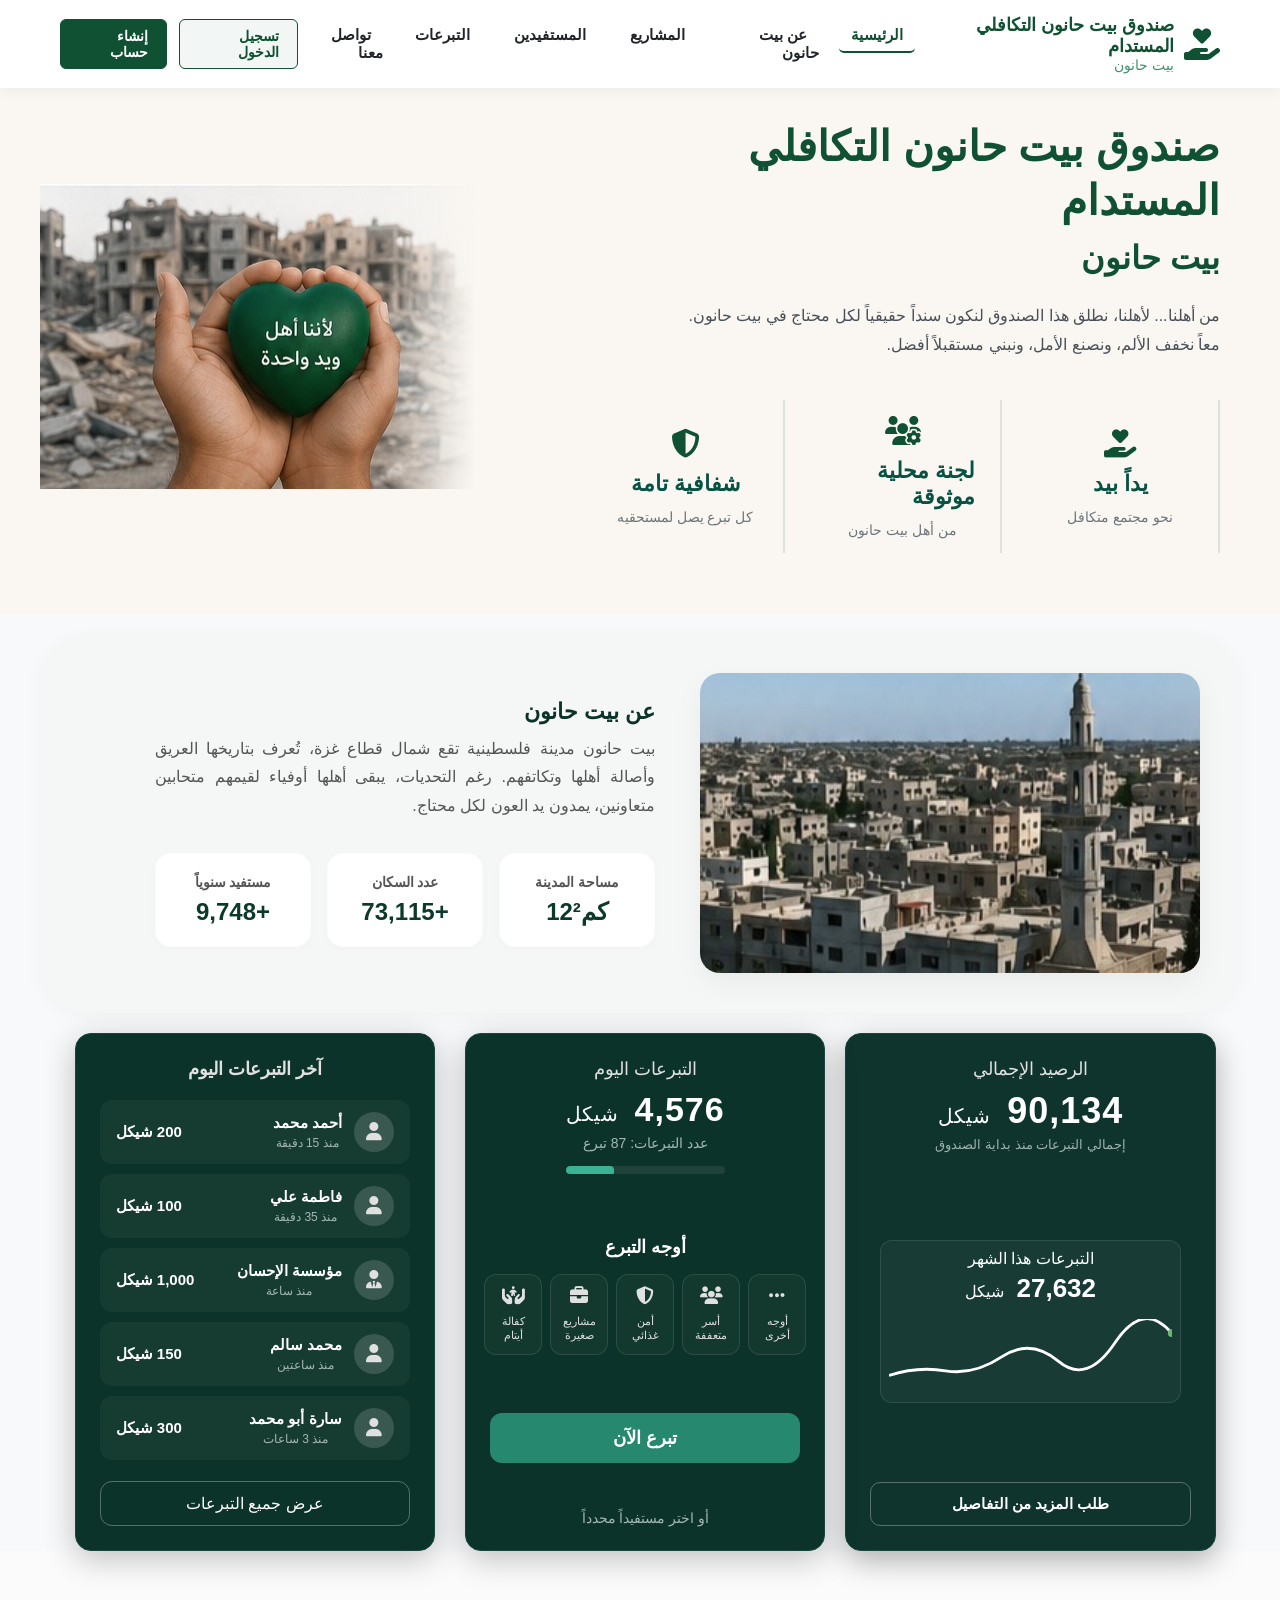
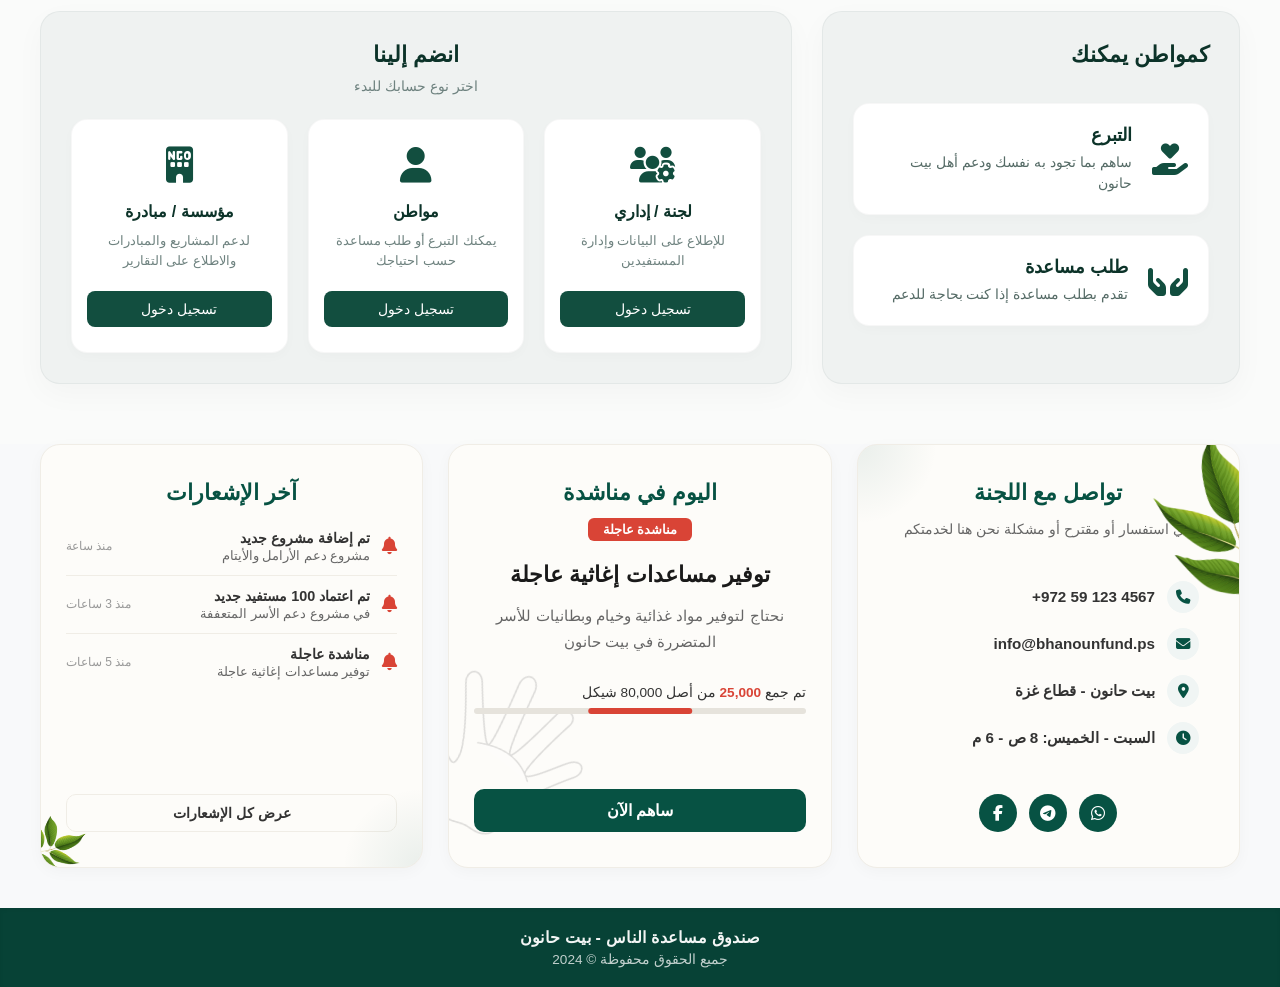
==== commit 38cfe5d0: "Update index.html" ====
--- a/index.html
+++ b/index.html
@@ -16,7 +16,7 @@
             <a href="#" class="nav-logo">
                 <i class="fa-solid fa-hand-holding-heart logo-icon"></i>
                 <div class="logo-text">
-                    <span class="main-title">صندوق مساعدة الناس</span>
+                    <span class="main-title">صندوق بيت حانون التكافلي المستدام</span>
                     <span class="sub-title">بيت حانون</span>
                 </div>
             </a>
@@ -48,7 +48,7 @@
         
 
         <div class="hero-content">
-            <h1 class="hero-title">صندوق مساعدة الناس <br><span>بيت حانون</span></h1>
+            <h1 class="hero-title">صندوق بيت حانون التكافلي المستدام  <br><span>بيت حانون</span></h1>
             <p class="hero-description">
                 من أهلنا... لأهلنا، نطلق هذا الصندوق لنكون سنداً حقيقياً لكل محتاج في بيت حانون. معاً نخفف الألم، ونصنع الأمل، ونبني مستقبلاً أفضل.
             </p>
@@ -182,7 +182,7 @@
                  <div class="sectors-grid">
                      <div class="sector-item">
                          <i class="fa-solid fa-ellipsis"></i>
-                         <span>أخرى أخرى</span>
+                         <span>أوجه أخرى</span>
                      </div>
                      <div class="sector-item">
                          <i class="fa-solid fa-users"></i>
@@ -194,7 +194,7 @@
                      </div>
                      <div class="sector-item">
                          <i class="fa-solid fa-briefcase"></i>
-                         <span>دعم مشاريع صغيرة</span>
+                         <span>مشاريع صغيرة</span>
                      </div>
                      <div class="sector-item">
                          <i class="fa-solid fa-hands-holding-child"></i>
--- a/css/style.css
+++ b/css/style.css
@@ -1317,7 +1317,7 @@
 }
 
 
-@media (max-width: 992px) {
+@media (max-width: 768px) {
   .hamburger {
     display: flex;
     flex-direction: column;
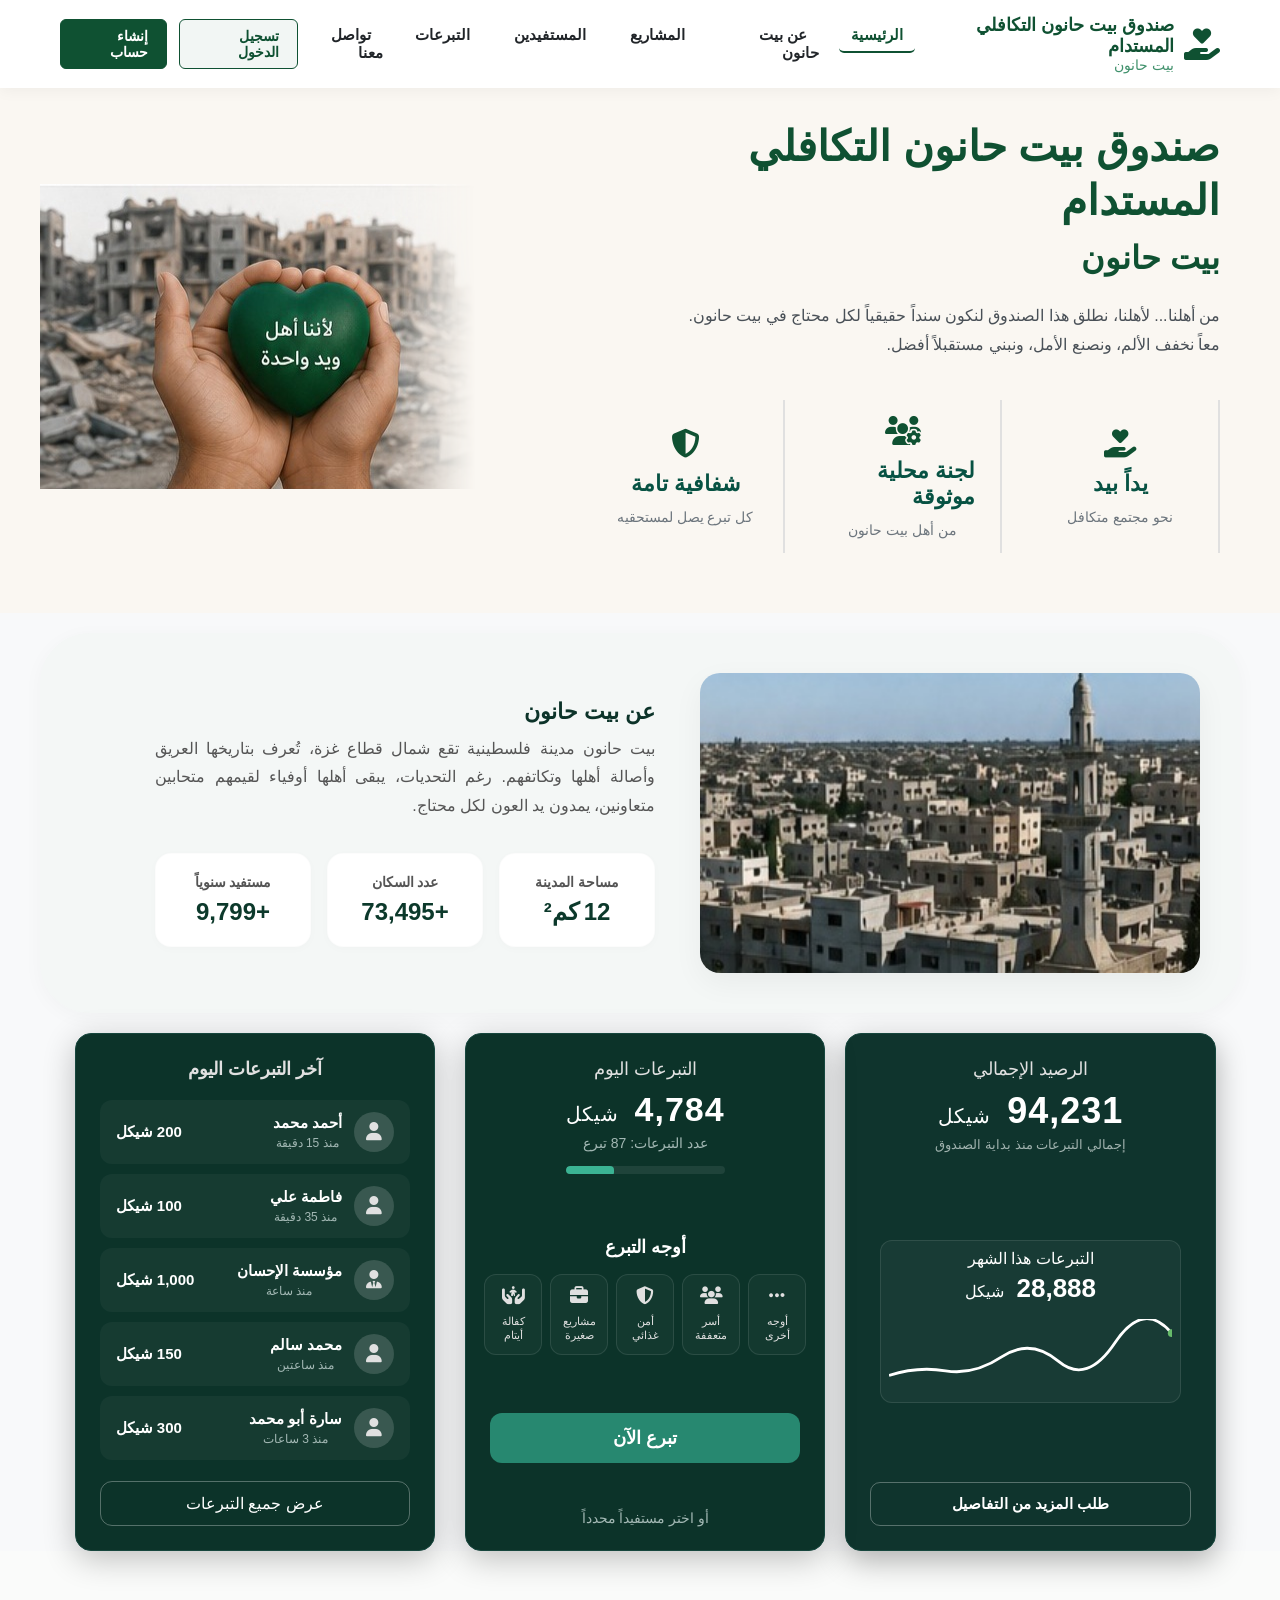
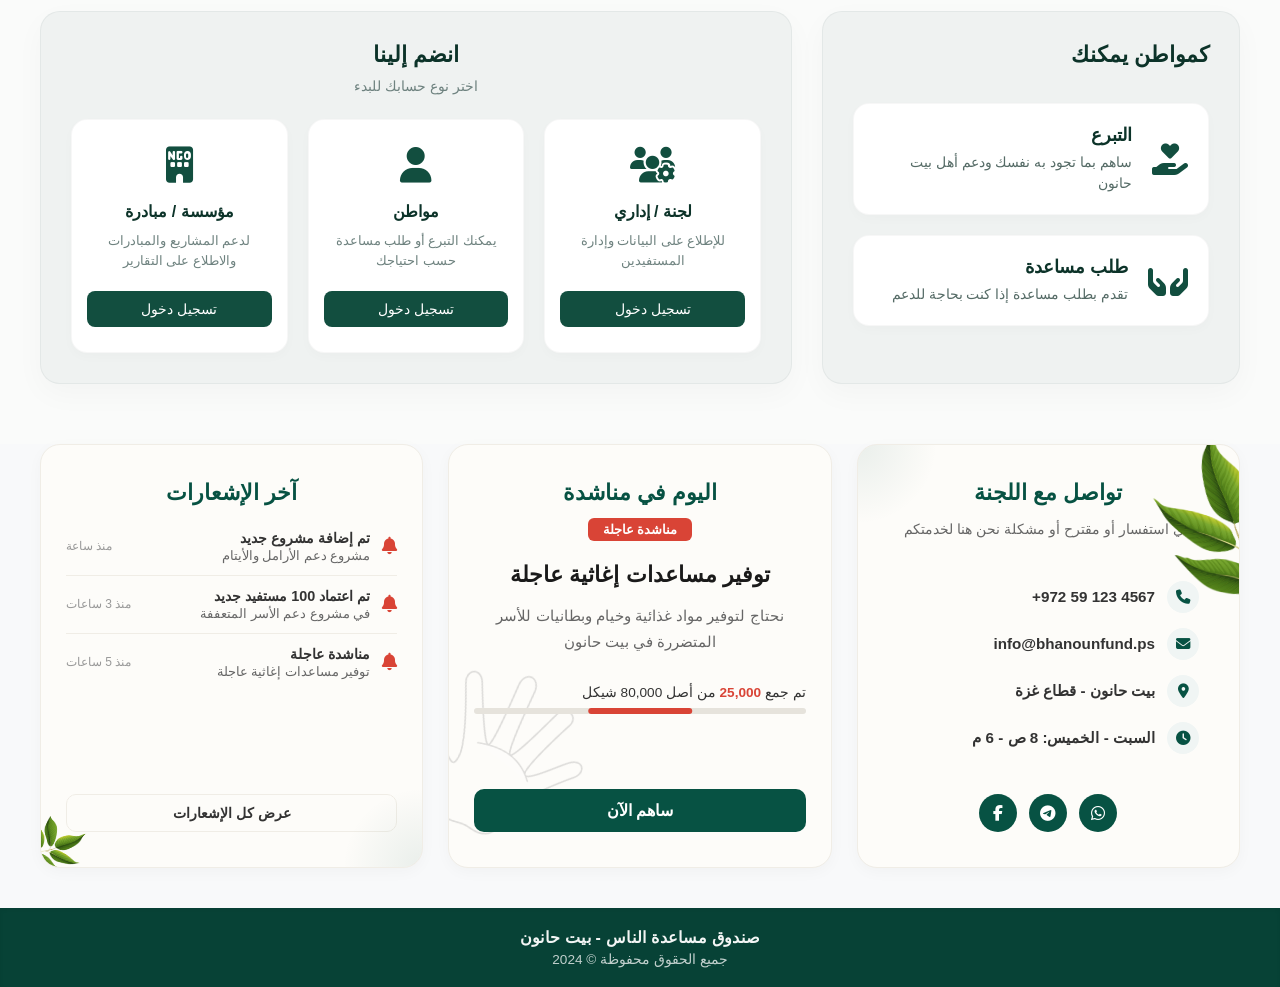
==== commit 762f99f8: "Update index.html" ====
--- a/index.html
+++ b/index.html
@@ -105,8 +105,9 @@
                     <div class="stat-card">
                         <span class="stat-label">مساحة المدينة</span>
                         <div class="stat-number-wrapper">
+                           <span class="stat-unit" style="margin-right: 5px;" >كم²</span>
                             <span class="stat-number" data-target="13">0</span>
-                            <span class="stat-unit">كم²</span>
+                          
                         </div>
                     </div>
                     
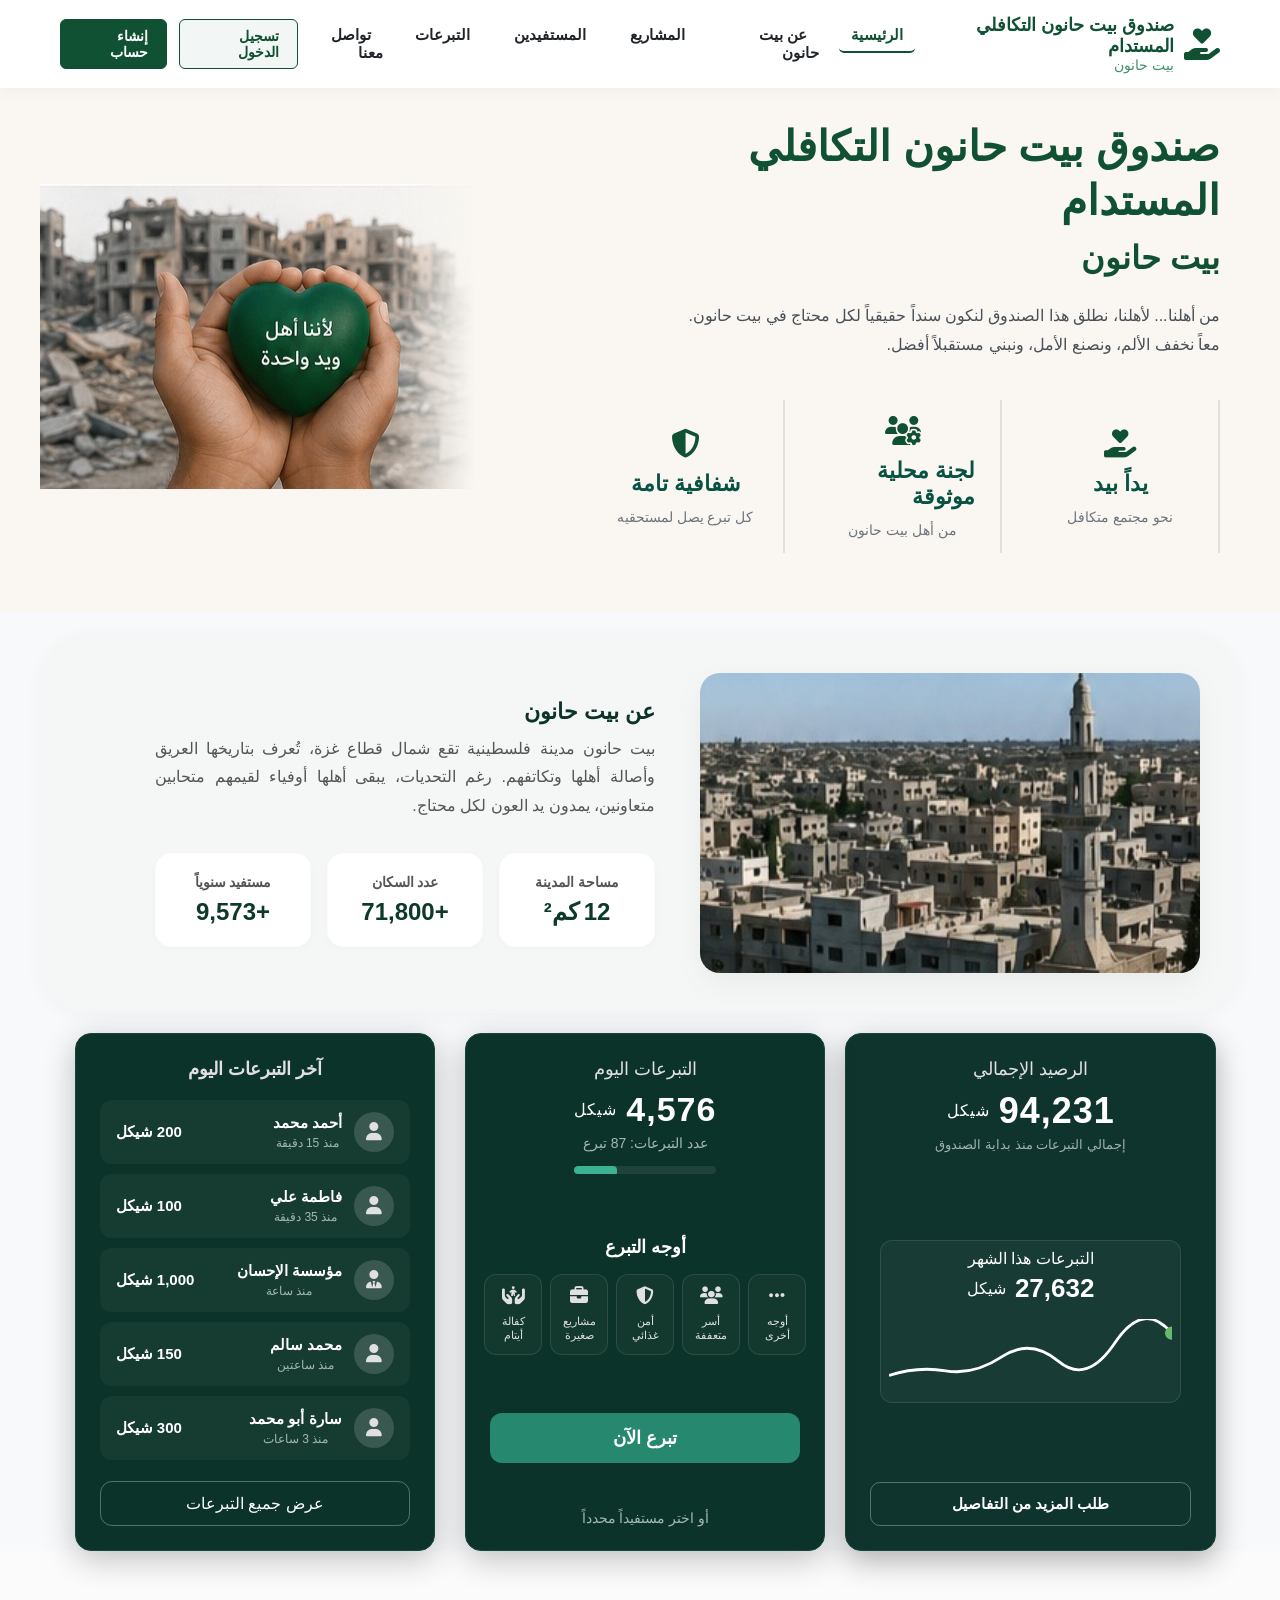
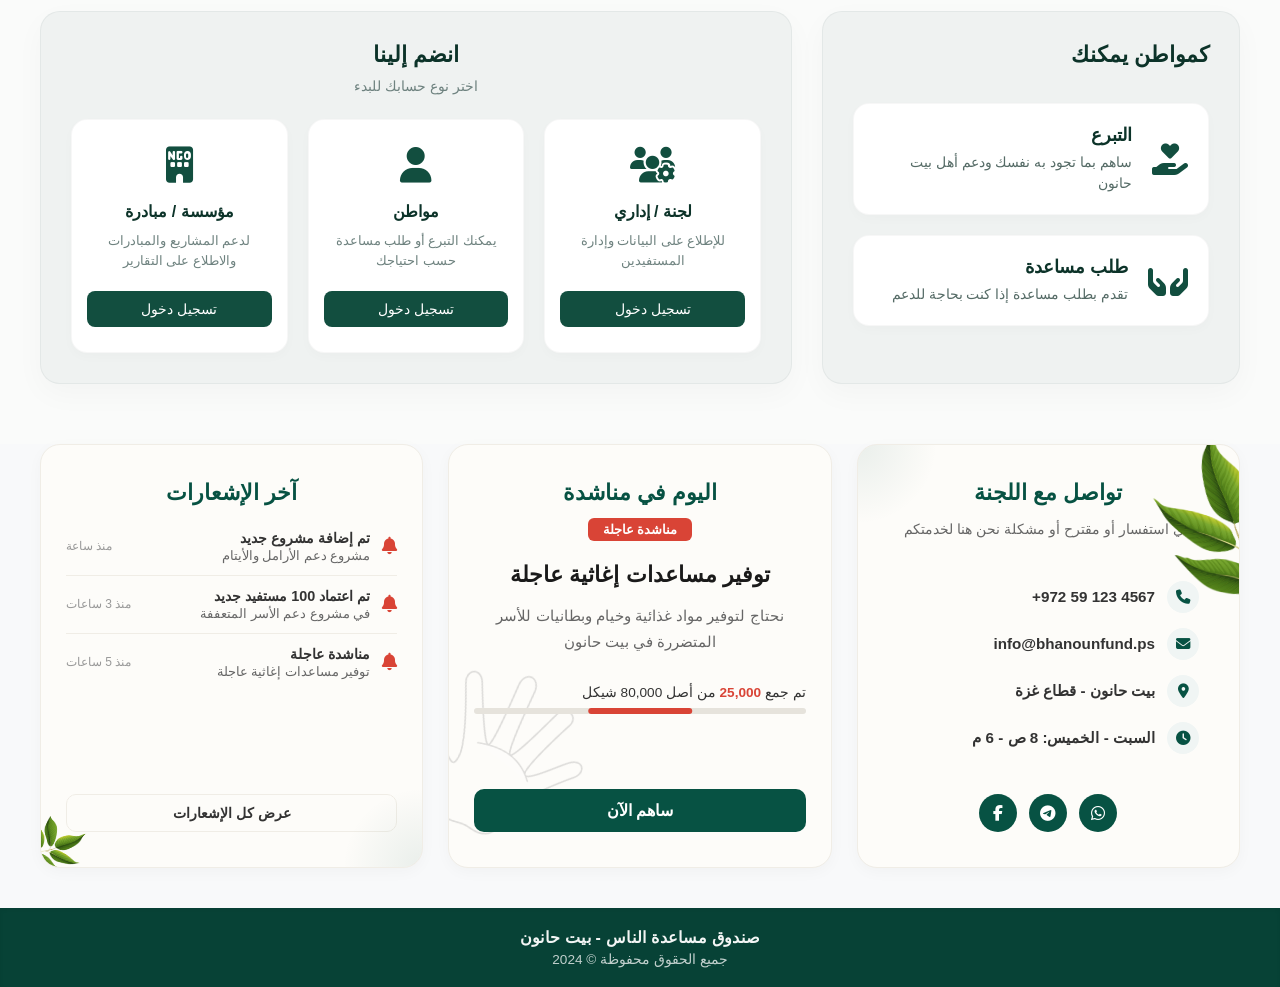
==== commit 15047f03: "Update index.html" ====
--- a/index.html
+++ b/index.html
@@ -157,8 +157,9 @@
           stroke="#ffffff"
           stroke-width="3" />
 
-    <circle cx="300" cy="15" r="4" fill="#66bb6a" />
-</svg>
+    <circle cx="300" cy="15" r="7" fill="#66bb6a" class="tooltip-trigger" data-title="اليوم: 75,320 شيكل" />
+                   </svg>
+                   
                  </div>
              </div>
              
--- a/css/style.css
+++ b/css/style.css
@@ -342,7 +342,7 @@
   direction: ltr;
   color: #0c392b;
   font-size: 24px;
-  font-weight: 700;
+  font-weight: bold;
 }
 
 .image-side {
@@ -418,12 +418,18 @@
   margin-bottom: 5px;
   letter-spacing: 1px;
   color: #fff;
+  display: flex;
+  flex-wrap: wrap;
+  justify-content: center;
+  align-items: center;
+  gap: 4px;
 }
 
 .currency {
-  font-size: 20px;
+  font-size: 16px;
   font-weight: normal;
   margin-right: 5px;
+  display: inline-block;
 }
 
 .sub-text {
@@ -453,6 +459,11 @@
   font-weight: bold;
   margin-bottom: 15px;
   color: #fff;
+  display: flex;
+  flex-wrap: wrap;
+  justify-content: center;
+  align-items: center;
+  gap: 4px;
 }
 
 .secondary-number span:last-child {
@@ -1455,3 +1466,25 @@
 
 }
 
+.tooltip-trigger {
+  cursor: pointer;
+  position: relative;
+}
+
+.tooltip-trigger:hover::after,
+.tooltip-trigger:active::after {
+  content: attr(data-title);
+  position: absolute;
+  left: 240px; 
+  top: -20px;
+  background: rgba(0, 0, 0, 0.85);
+  color: #fff;
+  padding: 4px 8px;
+  border-radius: 4px;
+  font-size: 11px;
+  white-space: nowrap;
+  z-index: 100;
+  box-shadow: 0 2px 5px rgba(0,0,0,0.2);
+}
+
+
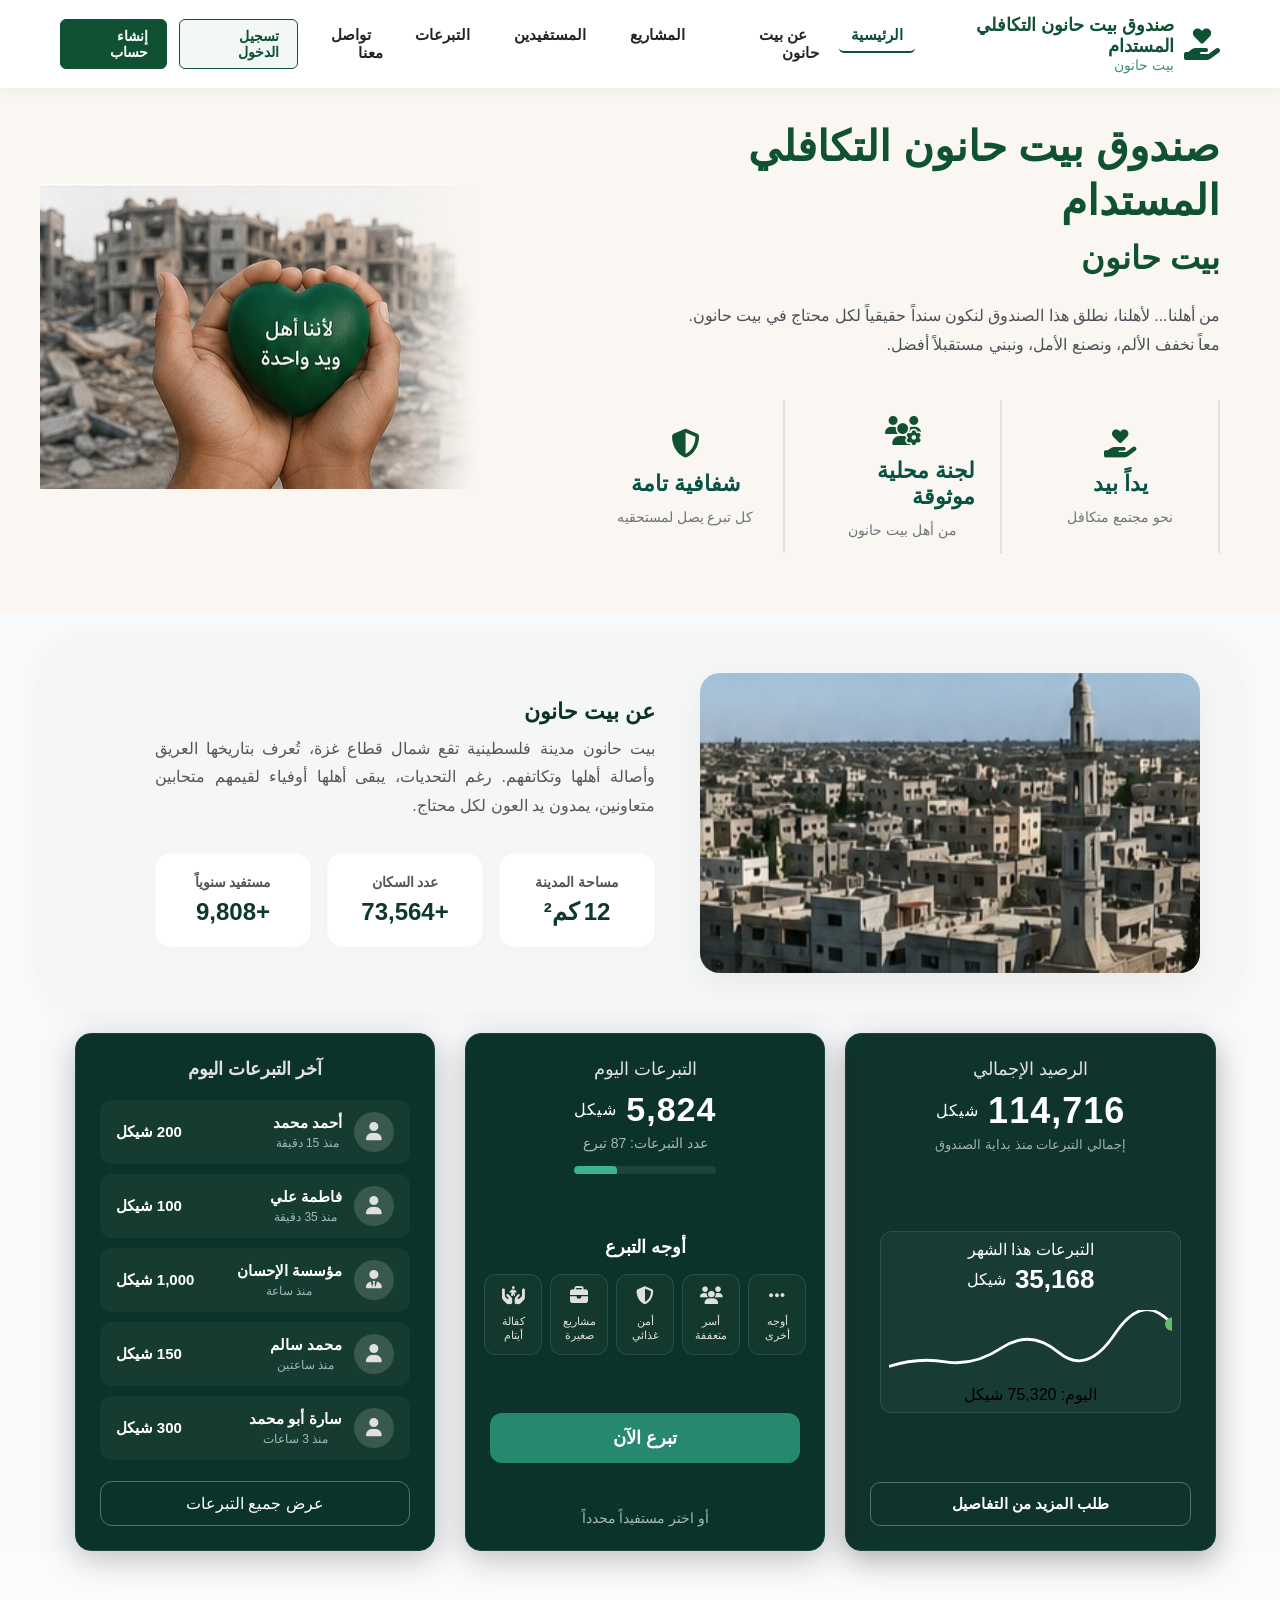
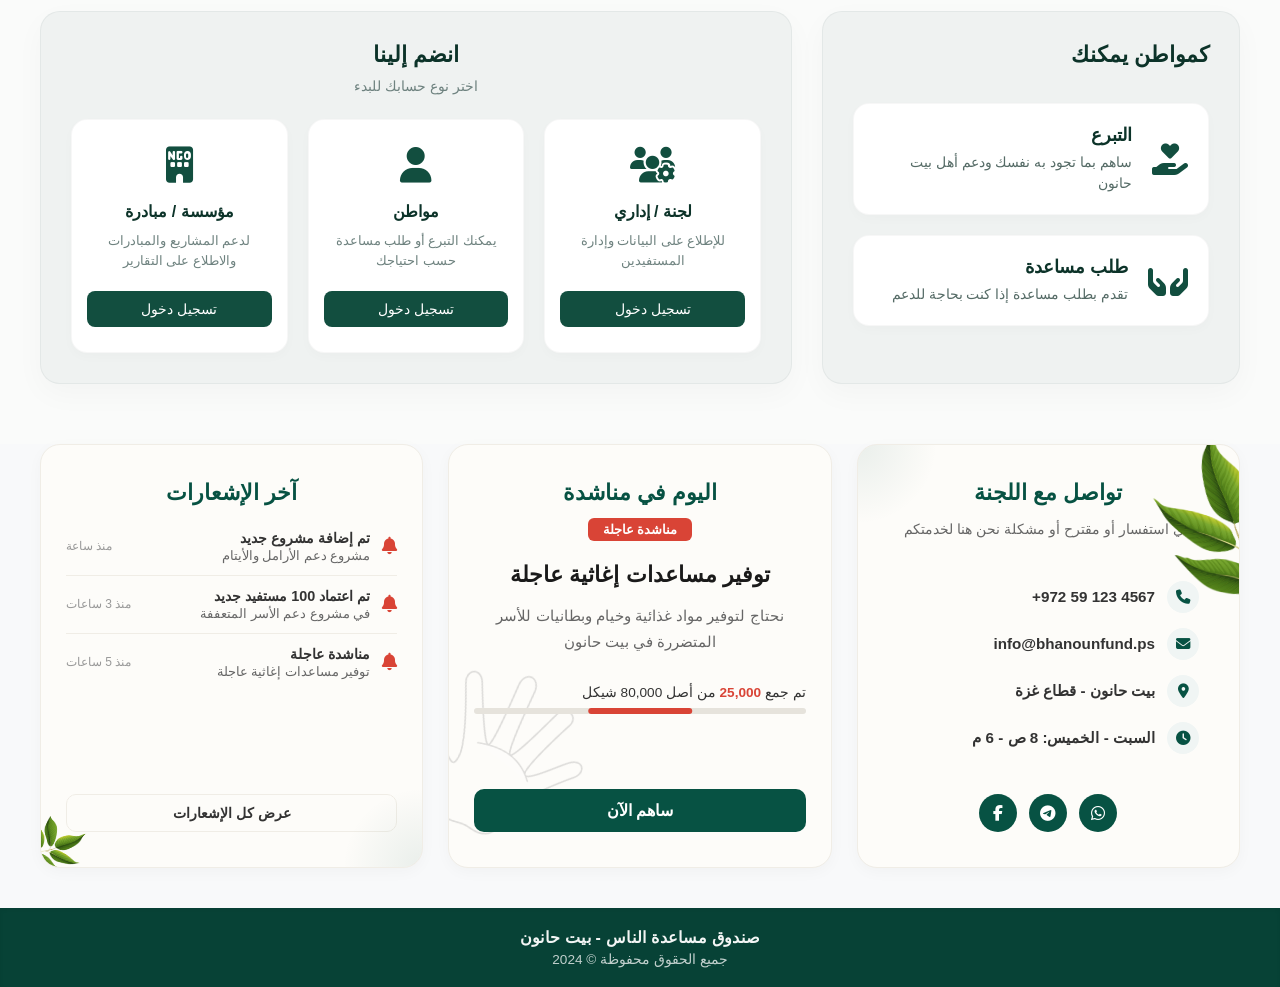
==== commit c8daf7b3: "Update index.html" ====
--- a/index.html
+++ b/index.html
@@ -159,6 +159,7 @@
 
     <circle cx="300" cy="15" r="7" fill="#66bb6a" class="tooltip-trigger" data-title="اليوم: 75,320 شيكل" />
                    </svg>
+                    <div class="chart-tooltip">اليوم: 75,320 شيكل</div>
                    
                  </div>
              </div>
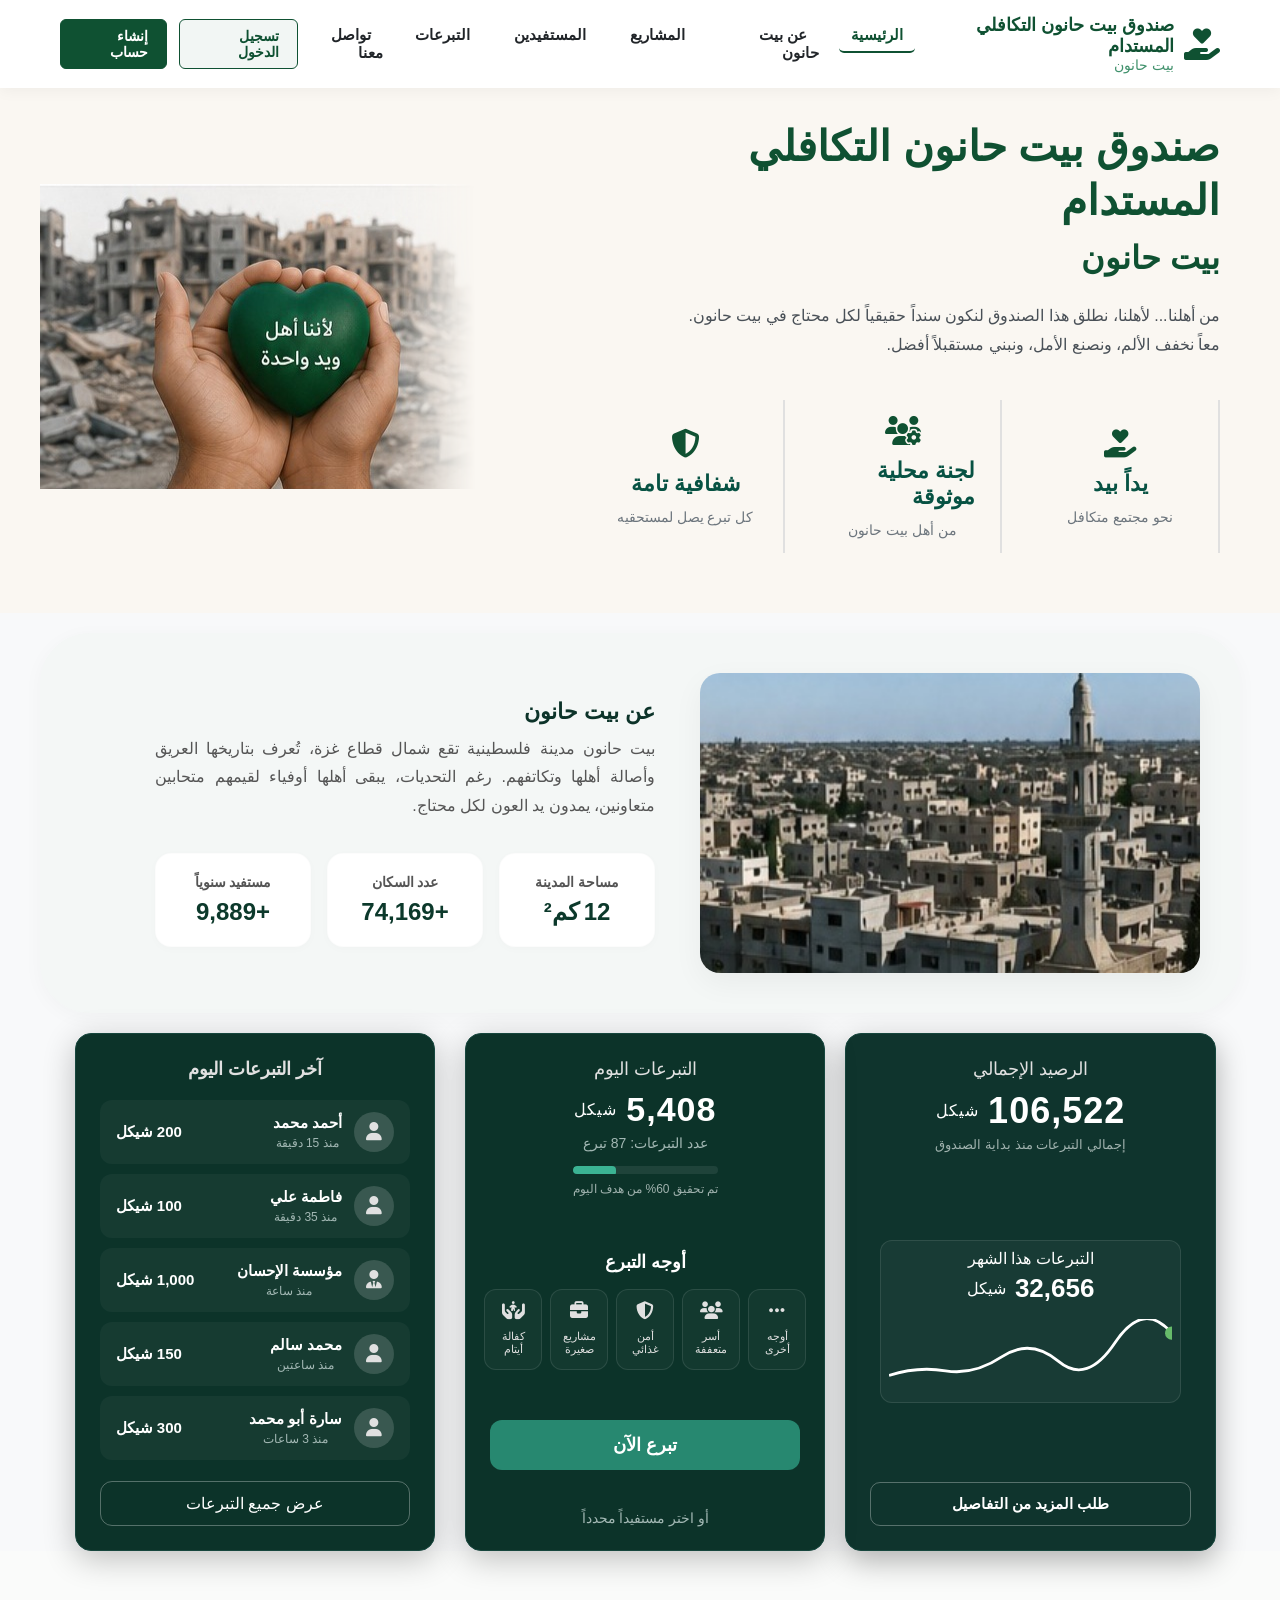
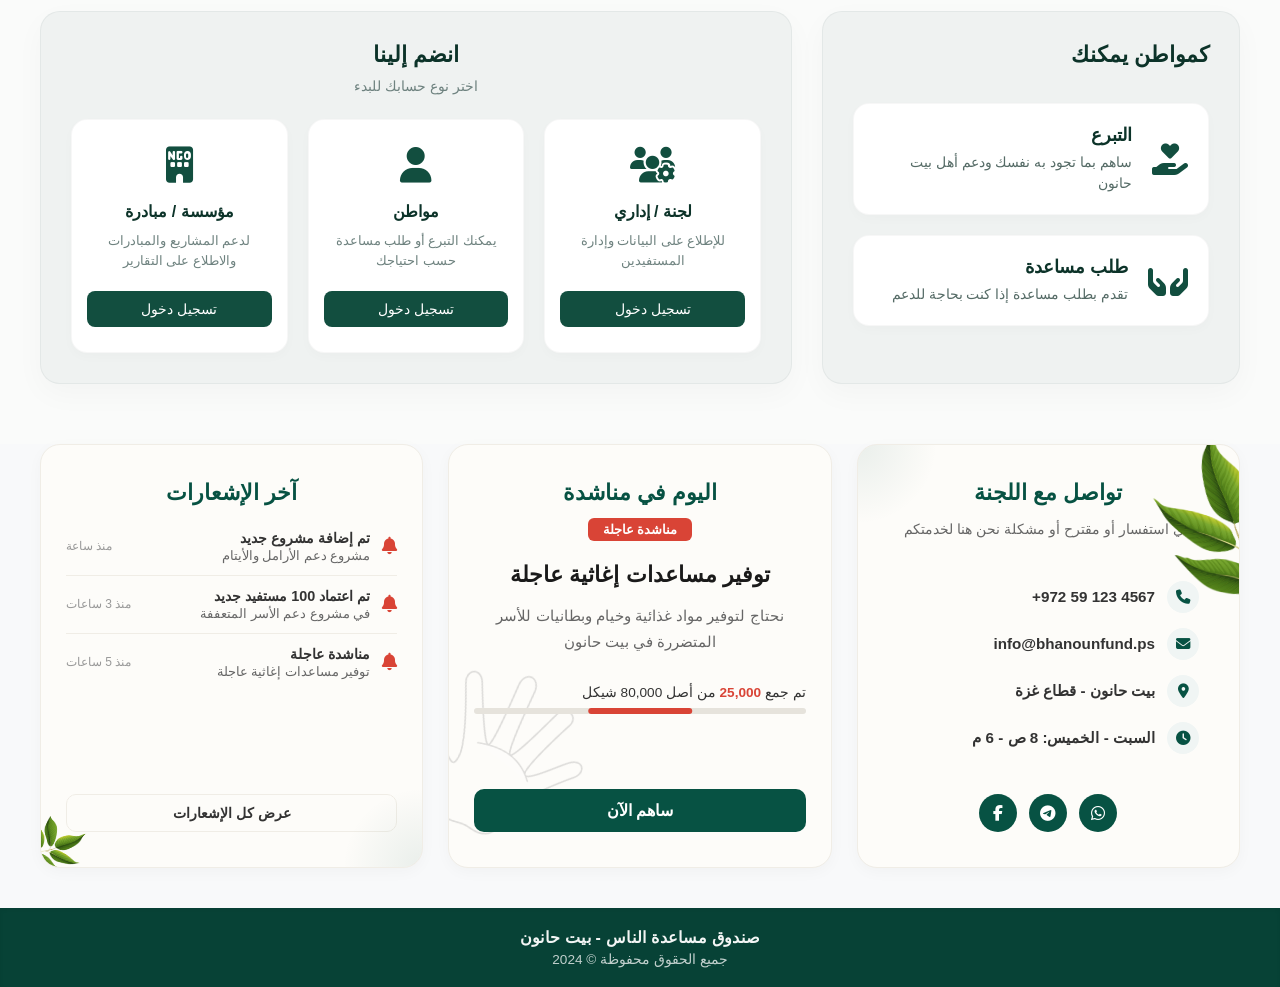
==== commit c6fbab32: "Update index.html" ====
--- a/index.html
+++ b/index.html
@@ -178,6 +178,7 @@
                  <div class="progress-bar-wrapper">
                      <div class="progress-bar" style="width: 30%;"></div>
                  </div>
+                 <span class="progress-text2">تم تحقيق 60% من هدف اليوم</span>
              </div>
              
              <div class="donation-sectors">
--- a/css/style.css
+++ b/css/style.css
@@ -546,6 +546,13 @@
   height: 10px;
   border-radius: 4px;
   transition: width 0.5s ease-in-out;
+}
+.progress-text2 {
+  display: block;
+  font-size: 12px;
+  color: #a0b2ae;
+  margin-top: 8px;
+  text-align: center;
 }
 
 .donation-sectors {
@@ -1466,25 +1473,46 @@
 
 }
 
-.tooltip-trigger {
-  cursor: pointer;
+.chart-container {
+  width: 100%;
+  margin-top: 10px;
   position: relative;
-}
-
-.tooltip-trigger:hover::after,
-.tooltip-trigger:active::after {
-  content: attr(data-title);
+  cursor: pointer; 
+  -webkit-tap-highlight-color: transparent; 
+}
+
+.chart-tooltip {
   position: absolute;
-  left: 240px; 
-  top: -20px;
-  background: rgba(0, 0, 0, 0.85);
+  top: -25px;       
+  right: 35px;       
+  background: rgba(0, 0, 0, 0.9);
   color: #fff;
-  padding: 4px 8px;
-  border-radius: 4px;
-  font-size: 11px;
+  padding: 5px 9px;
+  border-radius: 6px;
+  font-size: 12px;
+  font-weight: bold;
   white-space: nowrap;
-  z-index: 100;
-  box-shadow: 0 2px 5px rgba(0,0,0,0.2);
-}
-
-
+  opacity: 0;       
+  pointer-events: none;
+  transition: opacity 0.2s ease, transform 0.2s ease;
+  transform: translateY(5px);
+  box-shadow: 0 4px 10px rgba(0, 0, 0, 0.3);
+  z-index: 10;
+}
+
+.chart-tooltip::after {
+  content: "";
+  position: absolute;
+  bottom: -4px;
+  right: 45%;        
+  border-width: 4px 4px 0;
+  border-style: solid;
+  border-color: rgba(0, 0, 0, 0.9) transparent;
+}
+
+.chart-container:hover .chart-tooltip,
+.chart-container:active .chart-tooltip {
+  opacity: 1;
+  transform: translateY(0);
+  }
+  
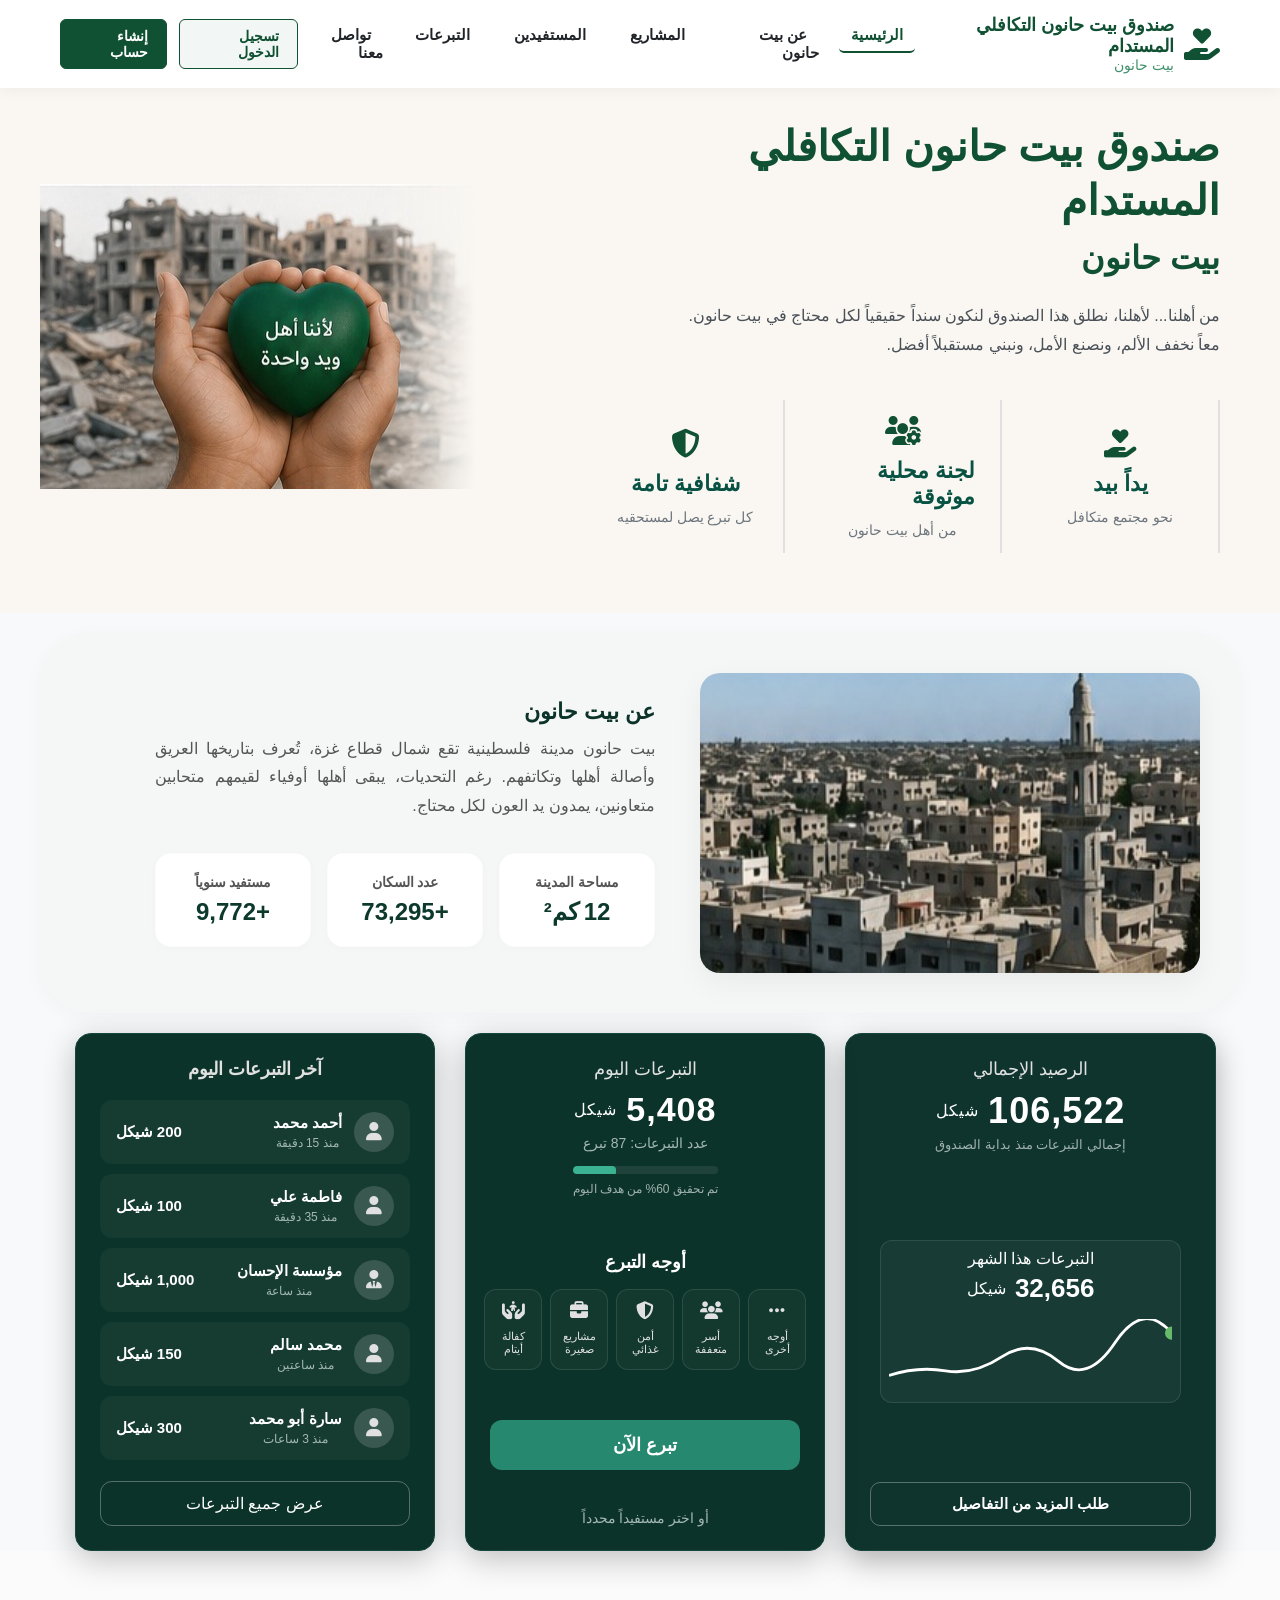
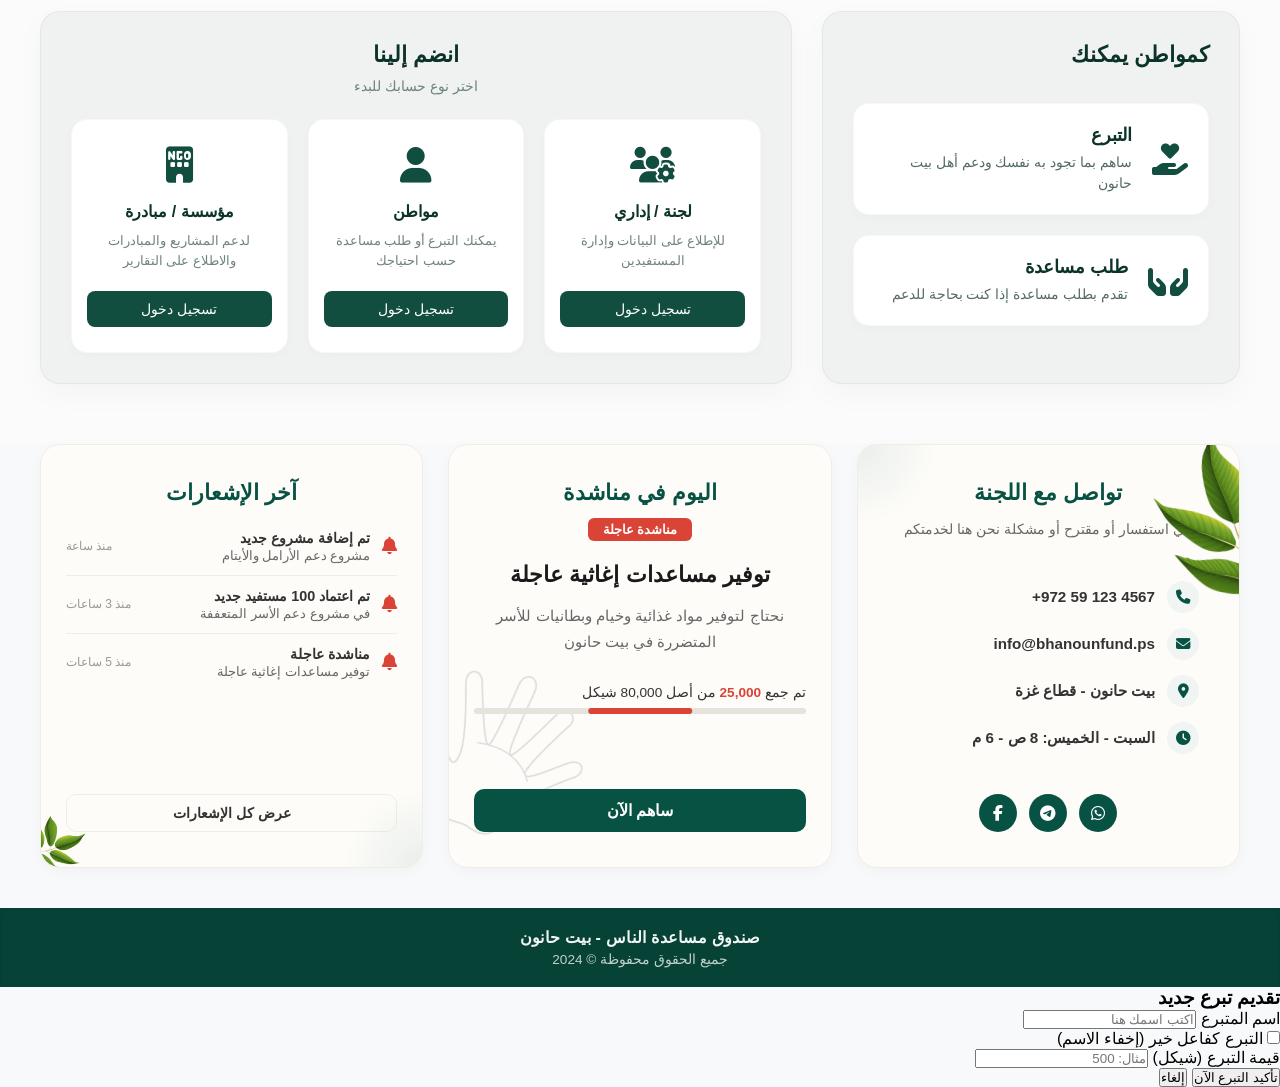
==== commit 24a38433: "Update index.html" ====
--- a/index.html
+++ b/index.html
@@ -207,7 +207,7 @@
                  </div>
              </div>
              
-             <button class="btn btn-primary">تبرع الآن</button>
+             <button class="btn btn-primary" onclick="openDonationModal()">تبرع الآن</button>
              <p class="footer-note">أو اختر مستفيداً محدداً</p>
          </div>
          
@@ -438,6 +438,32 @@
             <p class="footer-copyright">جميع الحقوق محفوظة © 2024</p>
         </div>
     </footer>
+   <div class="donation-overlay" id="donationModal">
+    <div class="donation-modal-card">
+        <h3>تقديم تبرع جديد</h3>
+        
+        <div class="modal-form-group">
+            <label>اسم المتبرع</label>
+            <input type="text" id="modalDonorName" placeholder="اكتب اسمك هنا">
+        </div>
+
+        <div class="modal-form-group checkbox-group">
+            <label>
+                <input type="checkbox" id="modalAnonCheck"> التبرع كفاعل خير (إخفاء الاسم)
+            </label>
+        </div>
+
+        <div class="modal-form-group">
+            <label>قيمة التبرع (شيكل)</label>
+            <input type="number" id="modalAmount" placeholder="مثال: 500">
+        </div>
+
+        <div class="modal-actions">
+            <button class="btn-confirm" onclick="executeDonation()">تأكيد التبرع الآن</button>
+            <button class="btn-cancel" onclick="closeDonationModal()">إلغاء</button>
+        </div>
+    </div>
+   </div>
 
 
 
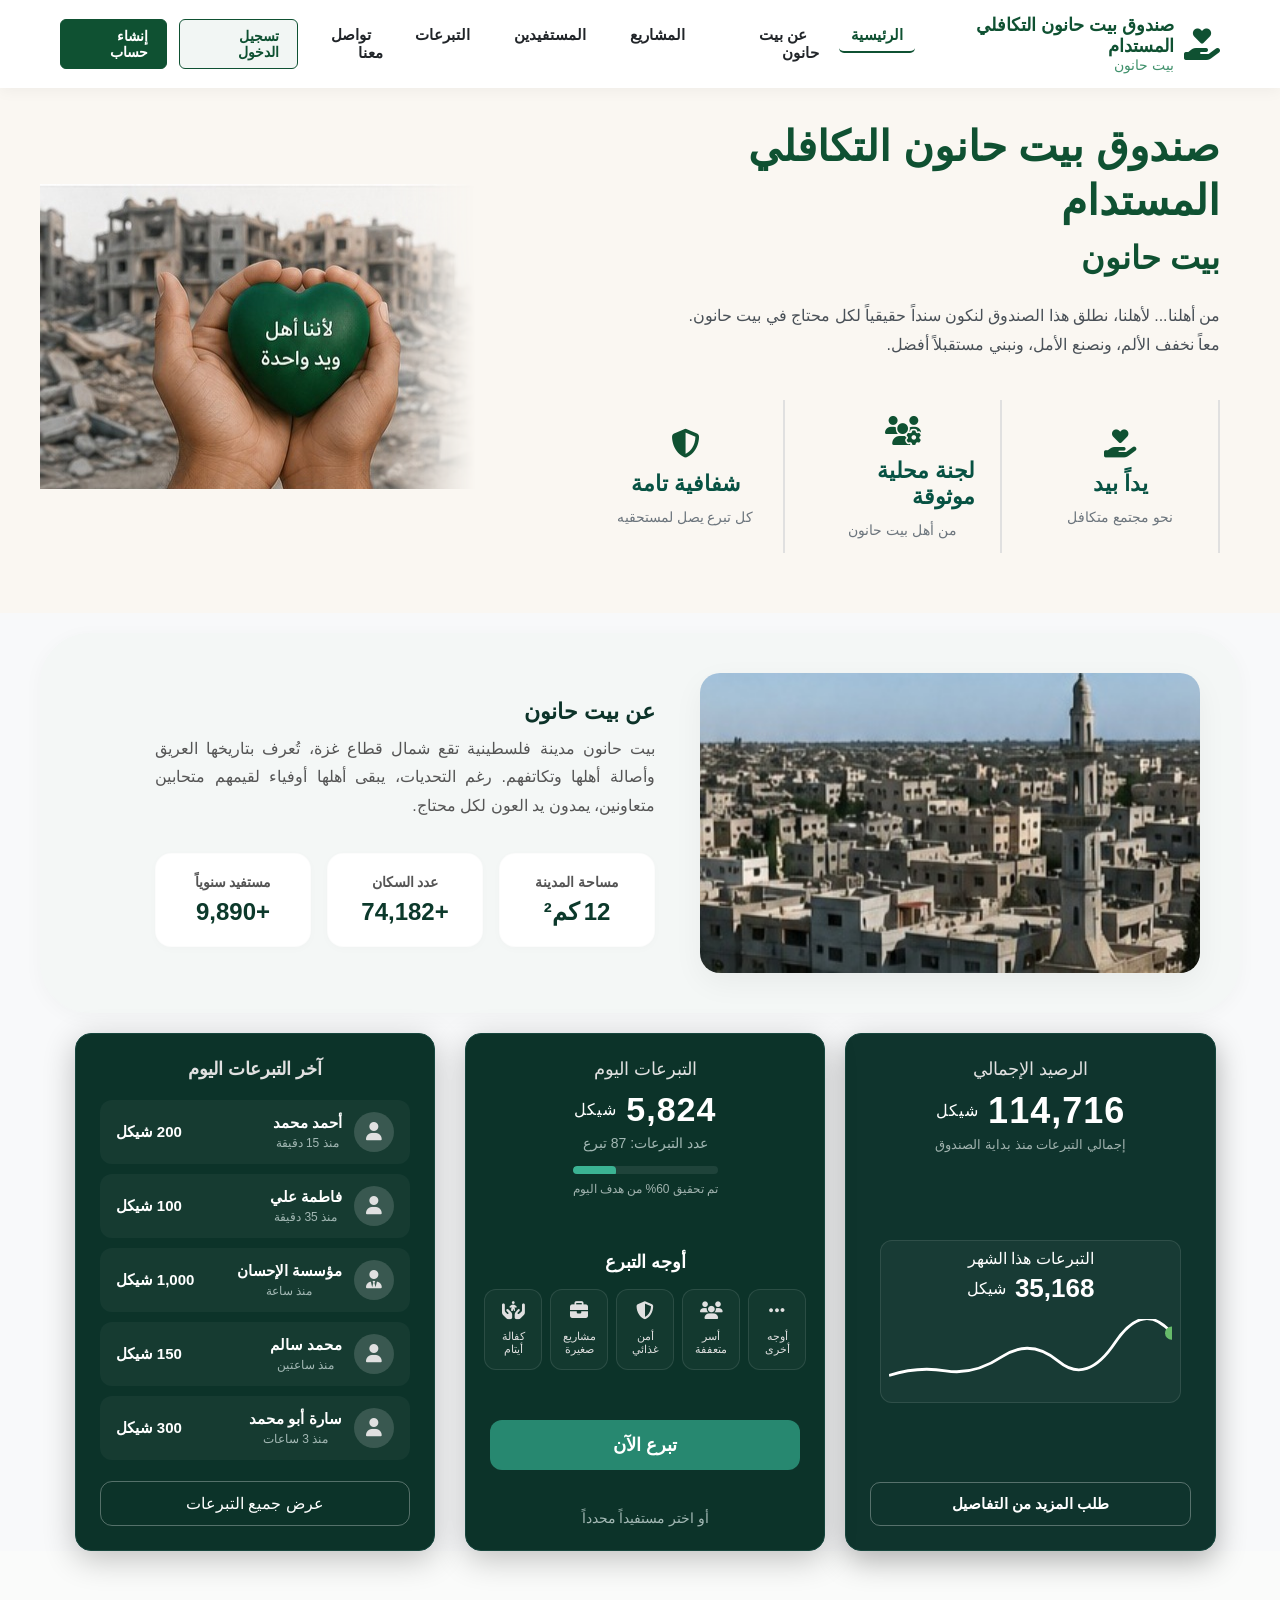
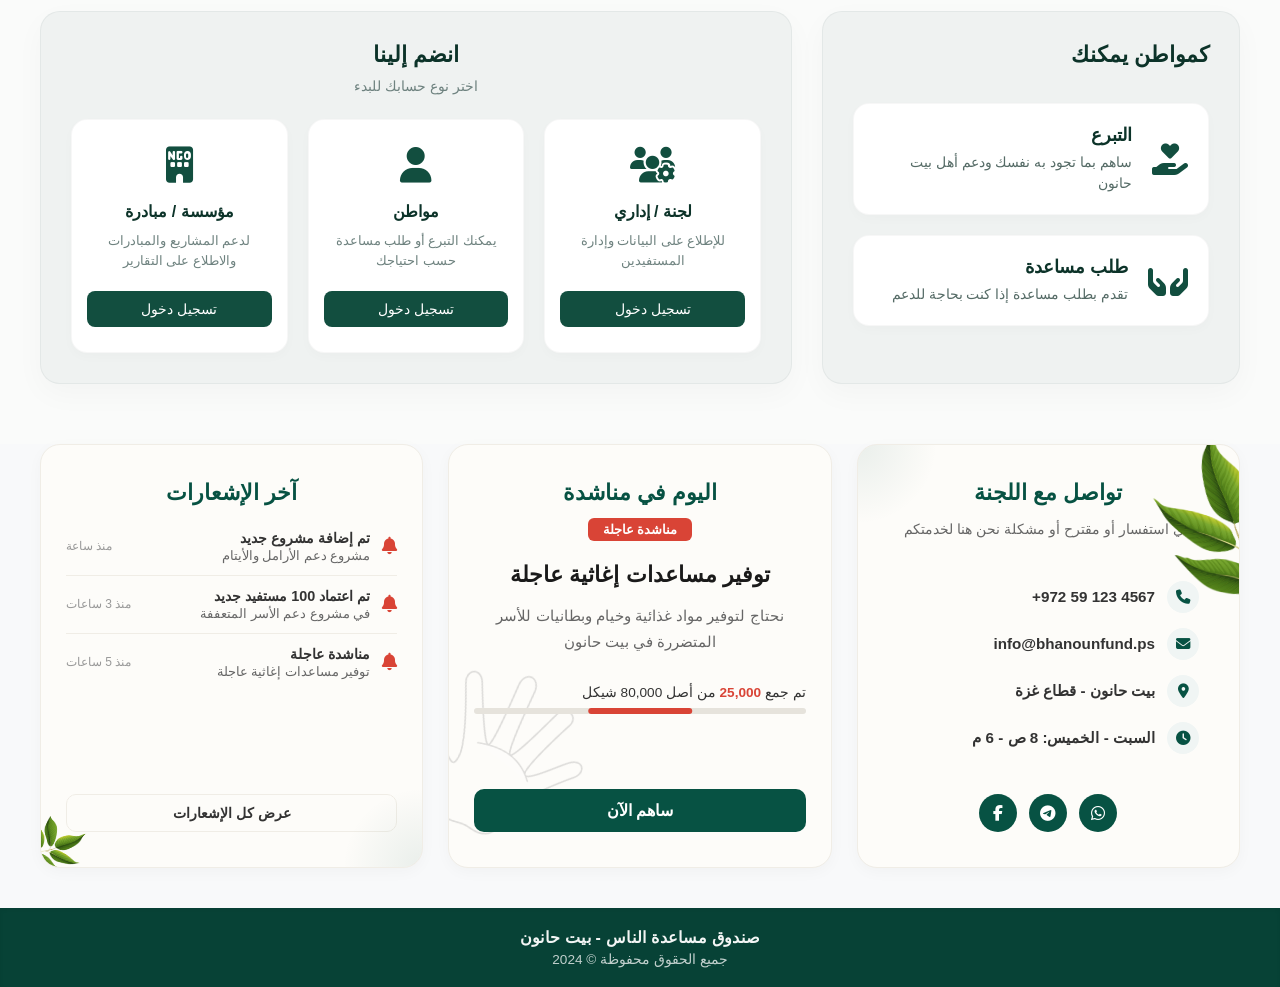
==== commit 9c78ba9f: "Update index.html" ====
--- a/index.html
+++ b/index.html
@@ -31,7 +31,7 @@
             </ul>
 
             <div class="nav-actions">
-                <a href="#" class="btn btn-login-n">تسجيل الدخول</a>
+                <a href="citizen-login.html" class="btn btn-login-n">تسجيل الدخول</a>
                 <a href="#" class="btn btn-register">إنشاء حساب</a>
             </div>
 
@@ -316,7 +316,10 @@
                     </div>
                     <h4>لجنة / إداري</h4>
                     <p>للإطلاع على البيانات وإدارة المستفيدين</p>
-                    <button class="btn-login">تسجيل دخول</button>
+                    <a href="citizen-login.html" class="btn-login" style="text-decoration: none; display: inline-block;">
+    <button type="button" style="background: none; border: none; color: inherit; font: inherit; cursor: pointer; padding: 0;">تسجيل دخول</button>
+</a>
+
                 </div>
 
                 <div class="type-box highlighted">
@@ -325,7 +328,10 @@
                     </div>
                     <h4>مواطن</h4>
                     <p>يمكنك التبرع أو طلب مساعدة حسب احتياجك</p>
-                    <button class="btn-login">تسجيل دخول</button>
+                    <a href="citizen-login.html" class="btn-login" style="text-decoration: none; display: inline-block;">
+    <button type="button" style="background: none; border: none; color: inherit; font: inherit; cursor: pointer; padding: 0;">تسجيل دخول</button>
+</a>
+
                 </div>
 
                 <div class="type-box">
@@ -334,7 +340,10 @@
                     </div>
                     <h4>مؤسسة / مبادرة</h4>
                     <p>لدعم المشاريع والمبادرات والاطلاع على التقارير</p>
-                    <button class="btn-login">تسجيل دخول</button>
+                    <a href="citizen-login.html" class="btn-login" style="text-decoration: none; display: inline-block;">
+    <button type="button" style="background: none; border: none; color: inherit; font: inherit; cursor: pointer; padding: 0;">تسجيل دخول</button>
+</a>
+
                 </div>
 
             </div>
--- a/css/style.css
+++ b/css/style.css
@@ -1515,4 +1515,98 @@
   opacity: 1;
   transform: translateY(0);
   }
-  
+  .donation-overlay {
+  position: fixed;
+  top: 0; left: 0; width: 100%; height: 100%;
+  background: rgba(12, 57, 43, 0.4);
+  backdrop-filter: blur(8px);
+  -webkit-backdrop-filter: blur(8px);
+  display: flex;
+  justify-content: center;
+  align-items: center;
+  z-index: 9999;
+  opacity: 0;
+  pointer-events: none;
+  transition: opacity 0.3s ease;
+}
+
+.donation-overlay.show {
+  opacity: 1;
+  pointer-events: auto;
+}
+
+.donation-modal-card {
+  background: #ffffff;
+  padding: 24px;
+  border-radius: 16px;
+  width: 90%;
+  max-width: 360px;
+  box-shadow: 0 10px 30px rgba(0,0,0,0.15);
+  text-align: right;
+}
+
+.donation-modal-card h3 {
+  margin: 0 0 20px 0;
+  color: #0c392b;
+  font-size: 18px;
+}
+
+.modal-form-group {
+  margin-bottom: 15px;
+}
+
+.modal-form-group label {
+  display: block;
+  font-size: 13px;
+  color: #555;
+  margin-bottom: 5px;
+  font-weight: 600;
+}
+
+.modal-form-group input[type="text"],
+.modal-form-group input[type="number"] {
+  width: 100%;
+  padding: 10px;
+  border: 1px solid #cbd5e0;
+  border-radius: 8px;
+  box-sizing: border-box;
+}
+
+.checkbox-group label {
+  display: flex;
+  align-items: center;
+  cursor: pointer;
+  font-weight: normal;
+}
+
+.checkbox-group input {
+  margin-left: 8px;
+}
+
+.modal-actions {
+  display: flex;
+  gap: 10px;
+  margin-top: 20px;
+}
+
+.btn-confirm {
+  flex: 2;
+  background: #0c392b;
+  color: #fff;
+  border: none;
+  padding: 12px;
+  border-radius: 8px;
+  cursor: pointer;
+  font-weight: bold;
+}
+
+.btn-cancel {
+  flex: 1;
+  background: #f1f5f9;
+  color: #334155;
+  border: none;
+  padding: 12px;
+  border-radius: 8px;
+  cursor: pointer;
+}
+
